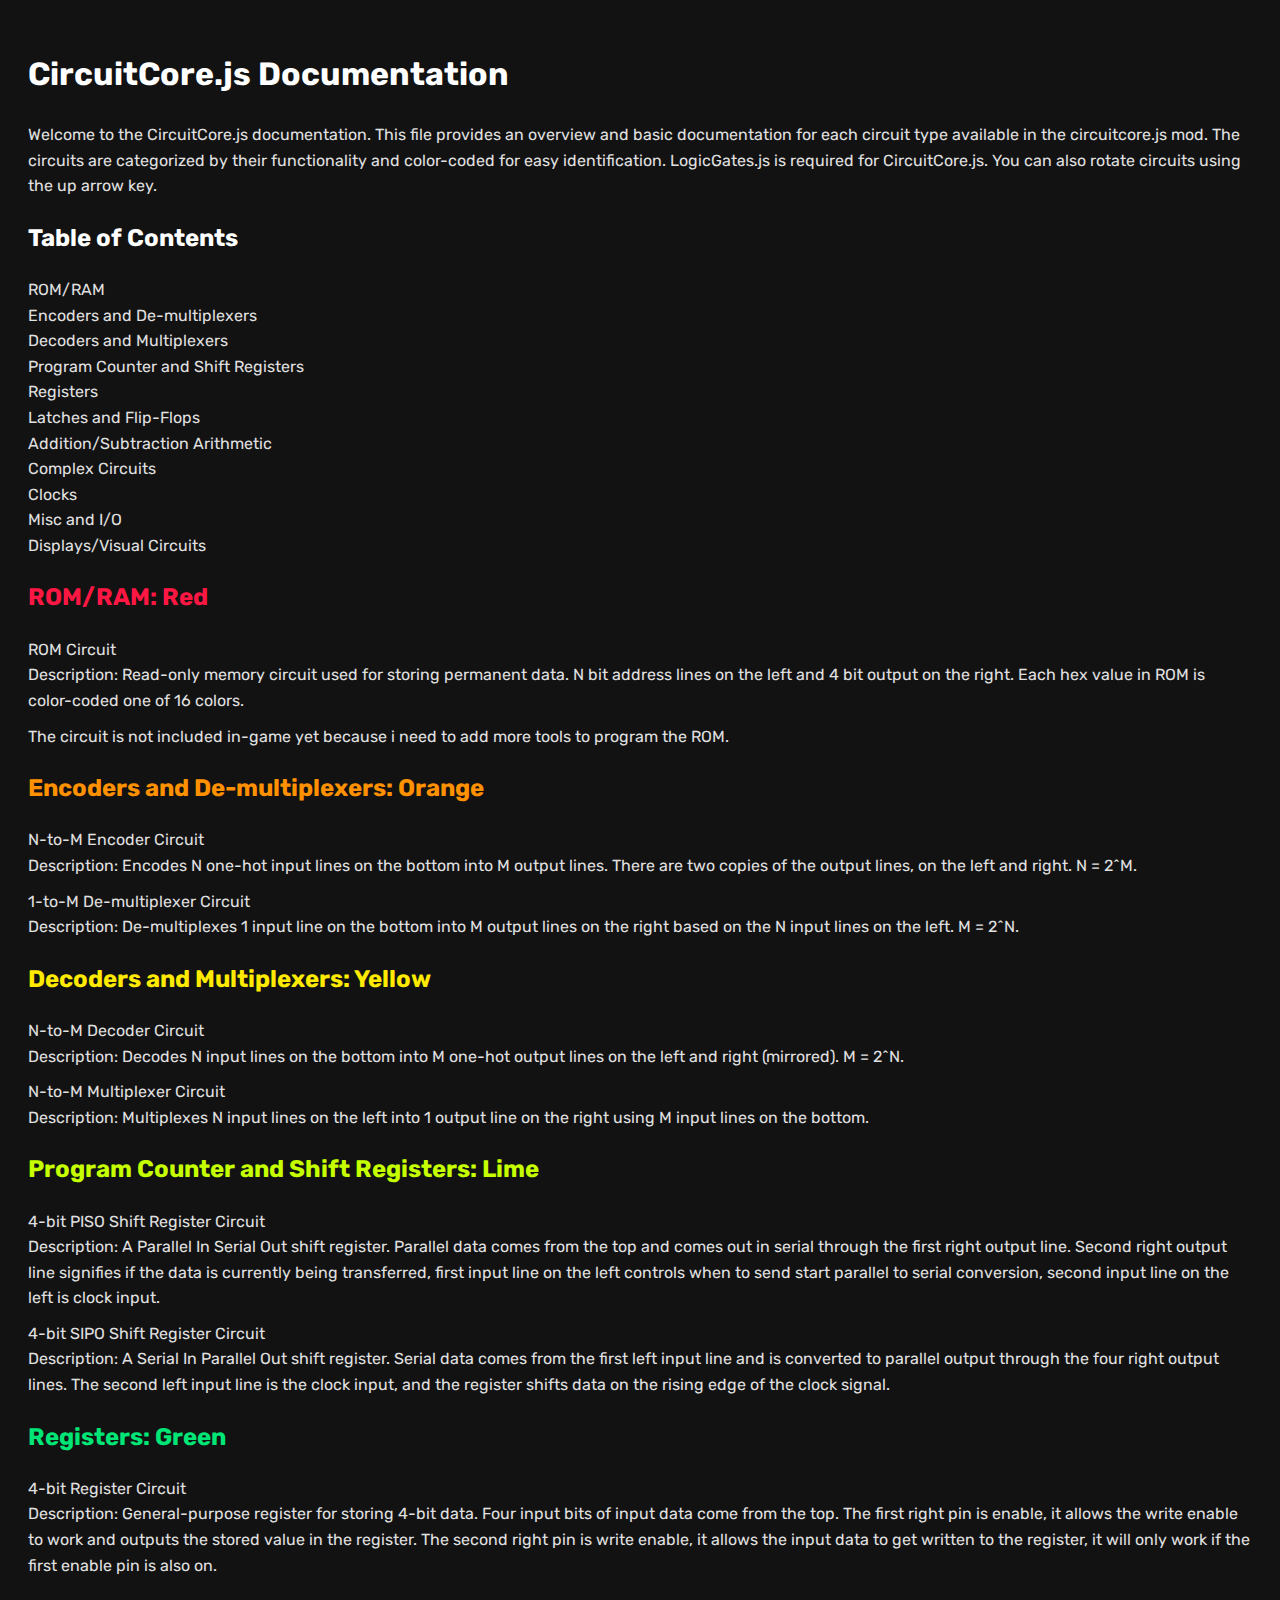
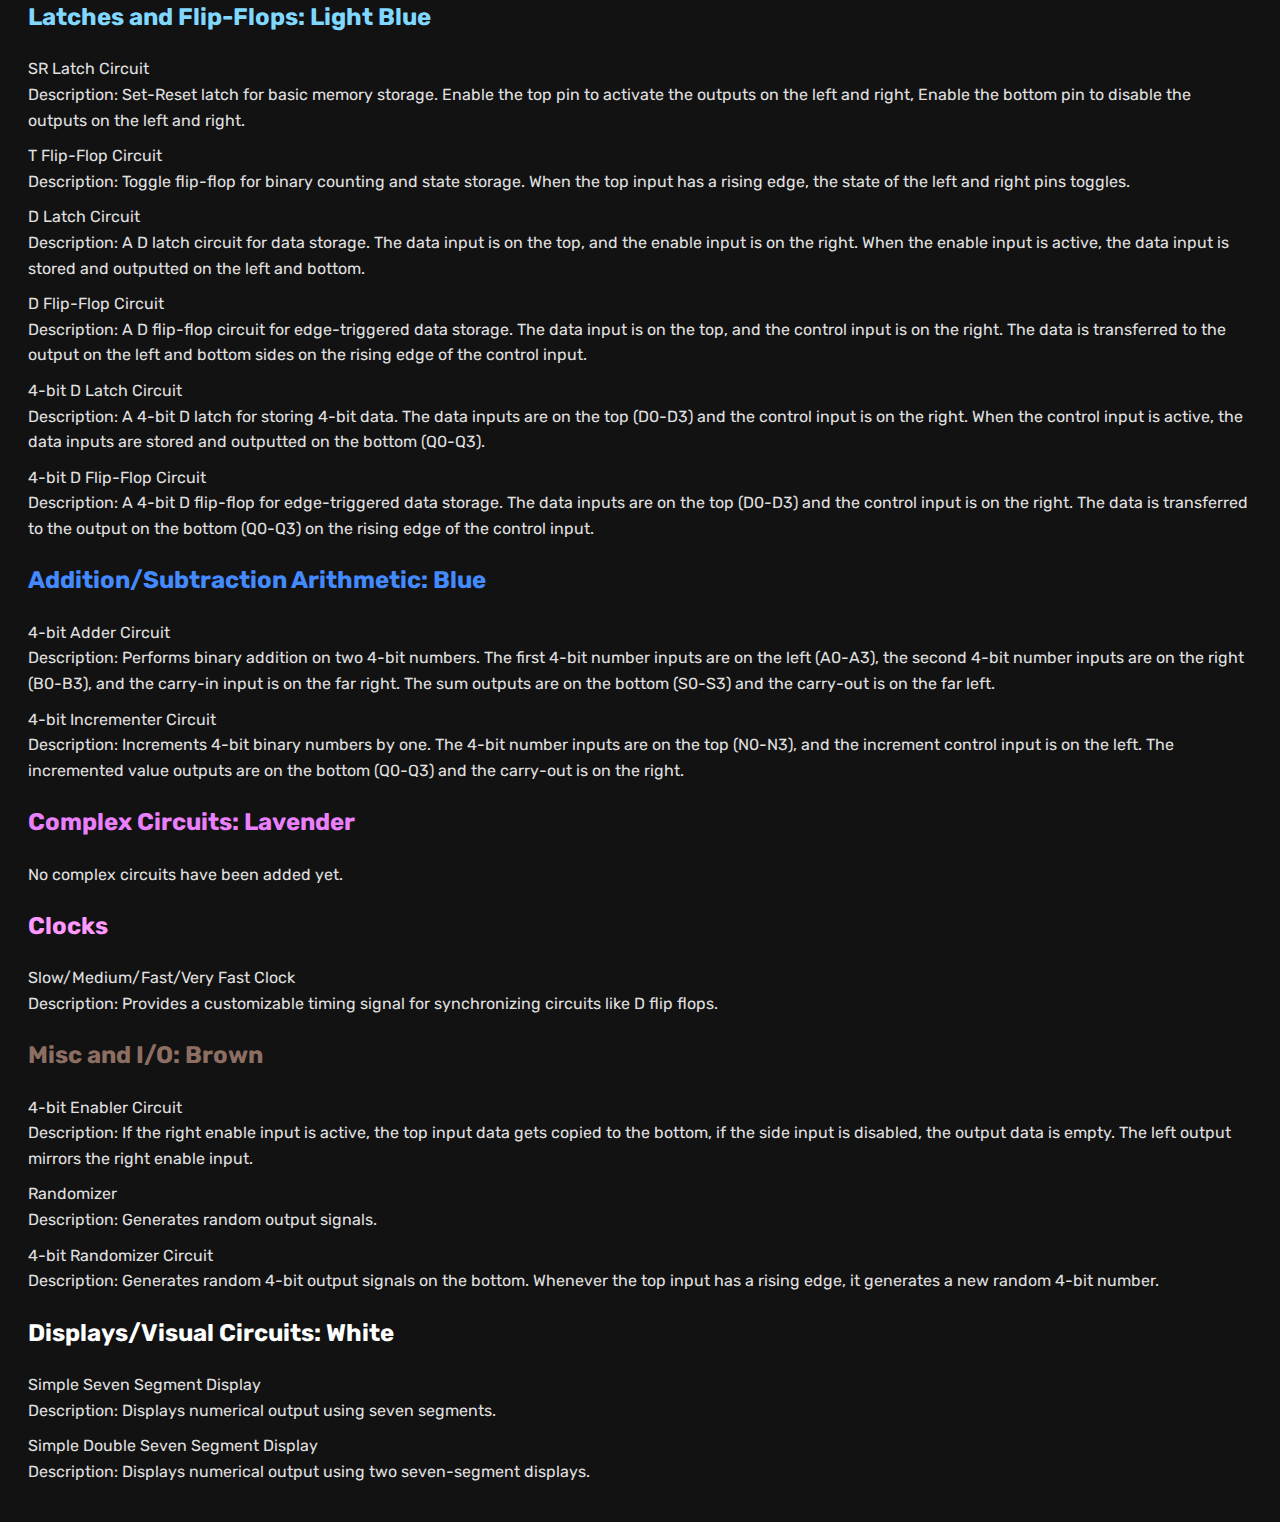
==== circuitcore_tutorial.html @ 8d00a291 "Update circuitcore_tutorial.html" ====
<!DOCTYPE html>
<html lang="en">
<head>
    <meta charset="UTF-8">
    <meta name="viewport" content="width=device-width, initial-scale=1.0">
    <title>CircuitCore.js Documentation</title>

    <link href="https://fonts.googleapis.com/css2?family=Rubik:ital,wght@0,300..900;1,300..900&display=swap" rel="stylesheet">
    <style>
        body {
            background-color: #121212;
            color: #e0e0e0;
            font-family: 'Rubik', sans-serif;
            line-height: 1.6;
            padding: 20px;
        }
        h1, h2, h3, h4, h5, h6 {
            color: #fff;
        }
        p {
            margin: 10px 0;
        }
        a {
            color: #bb86fc;
            text-decoration: none;
        }
        a:hover {
            text-decoration: underline;
        }
        .highlight {
            color: #03dac6;
        }
        /* Color coding for sections */
        #rom-ram-red { color: #ff1744; }
        #encoders-and-de-multiplexers-orange { color: #ff9100; }
        #decoders-and-multiplexers-yellow { color: #ffea00; }
        #program-counter-and-shift-registers-lime { color: #c6ff00; }
        #registers-green { color: #00e676; }
        #latches-and-flip-flops-light-blue { color: #80d8ff; }
        #addition-subtraction-arithmetic-blue { color: #448aff; }
        #complex-circuits-lavender { color: #ea80fc; }
        #clocks-pink { color: #ff99ff; }
        #misc-and-i-o-brown { color: #8d6e63; }
        #displays-visual-circuits-white { color: #ffffff; }
    </style>
</head>
<body>
    <h1 id="circuitcore-js-documentation">CircuitCore.js Documentation</h1>
    <p>Welcome to the CircuitCore.js documentation.
    This file provides an overview and basic documentation for each circuit type available in the circuitcore.js mod.
    The circuits are categorized by their functionality and color-coded for easy identification.
    LogicGates.js is required for CircuitCore.js.
    You can also rotate circuits using the up arrow key.</p>

    <h2 id="table-of-contents">Table of Contents</h2>
    <p>ROM/RAM<br>
    Encoders and De-multiplexers<br>
    Decoders and Multiplexers<br>
    Program Counter and Shift Registers<br>
    Registers<br>
    Latches and Flip-Flops<br>
    Addition/Subtraction Arithmetic<br>
    Complex Circuits<br>
    Clocks<br>
    Misc and I/O<br>
    Displays/Visual Circuits</p>

    <h2 id="rom-ram-red">ROM/RAM: Red</h2>
    <p>ROM Circuit<br>
    Description: Read-only memory circuit used for storing permanent data. N bit address lines on the left and 4 bit output on the right. Each hex value in ROM is color-coded one of 16 colors.</p>
    <p>The circuit is not included in-game yet because i need to add more tools to program the ROM.</p>

    <h2 id="encoders-and-de-multiplexers-orange">Encoders and De-multiplexers: Orange</h2>
    <p>N-to-M Encoder Circuit<br>
    Description: Encodes N one-hot input lines on the bottom into M output lines. There are two copies of the output lines, on the left and right. N = 2^M.</p>
    <p>1-to-M De-multiplexer Circuit<br>
    Description: De-multiplexes 1 input line on the bottom into M output lines on the right based on the N input lines on the left. M = 2^N.</p>

    <h2 id="decoders-and-multiplexers-yellow">Decoders and Multiplexers: Yellow</h2>
    <p>N-to-M Decoder Circuit<br>
    Description: Decodes N input lines on the bottom into M one-hot output lines on the left and right (mirrored). M = 2^N.</p>
    <p>N-to-M Multiplexer Circuit<br>
    Description: Multiplexes N input lines on the left into 1 output line on the right using M input lines on the bottom.</p>

    <h2 id="program-counter-and-shift-registers-lime">Program Counter and Shift Registers: Lime</h2>
    <p>4-bit PISO Shift Register Circuit<br>
    Description: A Parallel In Serial Out shift register. Parallel data comes from the top and comes out in serial through the first right output line. Second right output line signifies if the data is currently being transferred, first input line on the left controls when to send start parallel to serial conversion, second input line on the left is clock input.</p>
    <p>4-bit SIPO Shift Register Circuit<br>
    Description: A Serial In Parallel Out shift register. Serial data comes from the first left input line and is converted to parallel output through the four right output lines. The second left input line is the clock input, and the register shifts data on the rising edge of the clock signal.</p>

    <h2 id="registers-green">Registers: Green</h2>
    <p>4-bit Register Circuit<br>
    Description: General-purpose register for storing 4-bit data. Four input bits of input data come from the top. The first right pin is enable, it allows the write enable to work and outputs the stored value in the register. The second right pin is write enable, it allows the input data to get written to the register, it will only work if the first enable pin is also on.</p>

    <h2 id="latches-and-flip-flops-light-blue">Latches and Flip-Flops: Light Blue</h2>
    <p>SR Latch Circuit<br>
    Description: Set-Reset latch for basic memory storage. Enable the top pin to activate the outputs on the left and right, Enable the bottom pin to disable the outputs on the left and right.</p>
    <p>T Flip-Flop Circuit<br>
    Description: Toggle flip-flop for binary counting and state storage. When the top input has a rising edge, the state of the left and right pins toggles.</p>
    <p>D Latch Circuit<br>
    Description: A D latch circuit for data storage. The data input is on the top, and the enable input is on the right. When the enable input is active, the data input is stored and outputted on the left and bottom.</p>
    <p>D Flip-Flop Circuit<br>
    Description: A D flip-flop circuit for edge-triggered data storage. The data input is on the top, and the control input is on the right. The data is transferred to the output on the left and bottom sides on the rising edge of the control input.</p>
    <p>4-bit D Latch Circuit<br>
    Description: A 4-bit D latch for storing 4-bit data. The data inputs are on the top (D0-D3) and the control input is on the right. When the control input is active, the data inputs are stored and outputted on the bottom (Q0-Q3).</p>
    <p>4-bit D Flip-Flop Circuit<br>
    Description: A 4-bit D flip-flop for edge-triggered data storage. The data inputs are on the top (D0-D3) and the control input is on the right. The data is transferred to the output on the bottom (Q0-Q3) on the rising edge of the control input.</p>

    <h2 id="addition-subtraction-arithmetic-blue">Addition/Subtraction Arithmetic: Blue</h2>
    <p>4-bit Adder Circuit<br>
    Description: Performs binary addition on two 4-bit numbers. The first 4-bit number inputs are on the left (A0-A3), the second 4-bit number inputs are on the right (B0-B3), and the carry-in input is on the far right. The sum outputs are on the bottom (S0-S3) and the carry-out is on the far left.</p>
    <p>4-bit Incrementer Circuit<br>
    Description: Increments 4-bit binary numbers by one. The 4-bit number inputs are on the top (N0-N3), and the increment control input is on the left. The incremented value outputs are on the bottom (Q0-Q3) and the carry-out is on the right.</p>

    <h2 id="complex-circuits-lavender">Complex Circuits: Lavender</h2>
    <p>No complex circuits have been added yet.</p>

    <h2 id="clocks-pink">Clocks</h2>
    <p>Slow/Medium/Fast/Very Fast Clock<br>
    Description: Provides a customizable timing signal for synchronizing circuits like D flip flops.</p>

    <h2 id="misc-and-i-o-brown">Misc and I/O: Brown</h2>
    <p>4-bit Enabler Circuit<br>
    Description: If the right enable input is active, the top input data gets copied to the bottom, if the side input is disabled, the output data is empty. The left output mirrors the right enable input.</p>
    <p>Randomizer<br>
    Description: Generates random output signals.</p>
    <p>4-bit Randomizer Circuit<br>
    Description: Generates random 4-bit output signals on the bottom. Whenever the top input has a rising edge, it generates a new random 4-bit number.</p>

    <h2 id="displays-visual-circuits-white">Displays/Visual Circuits: White</h2>
    <p>Simple Seven Segment Display<br>
    Description: Displays numerical output using seven segments.</p>
    <p>Simple Double Seven Segment Display<br>
    Description: Displays numerical output using two seven-segment displays.</p>
</body>
</html>
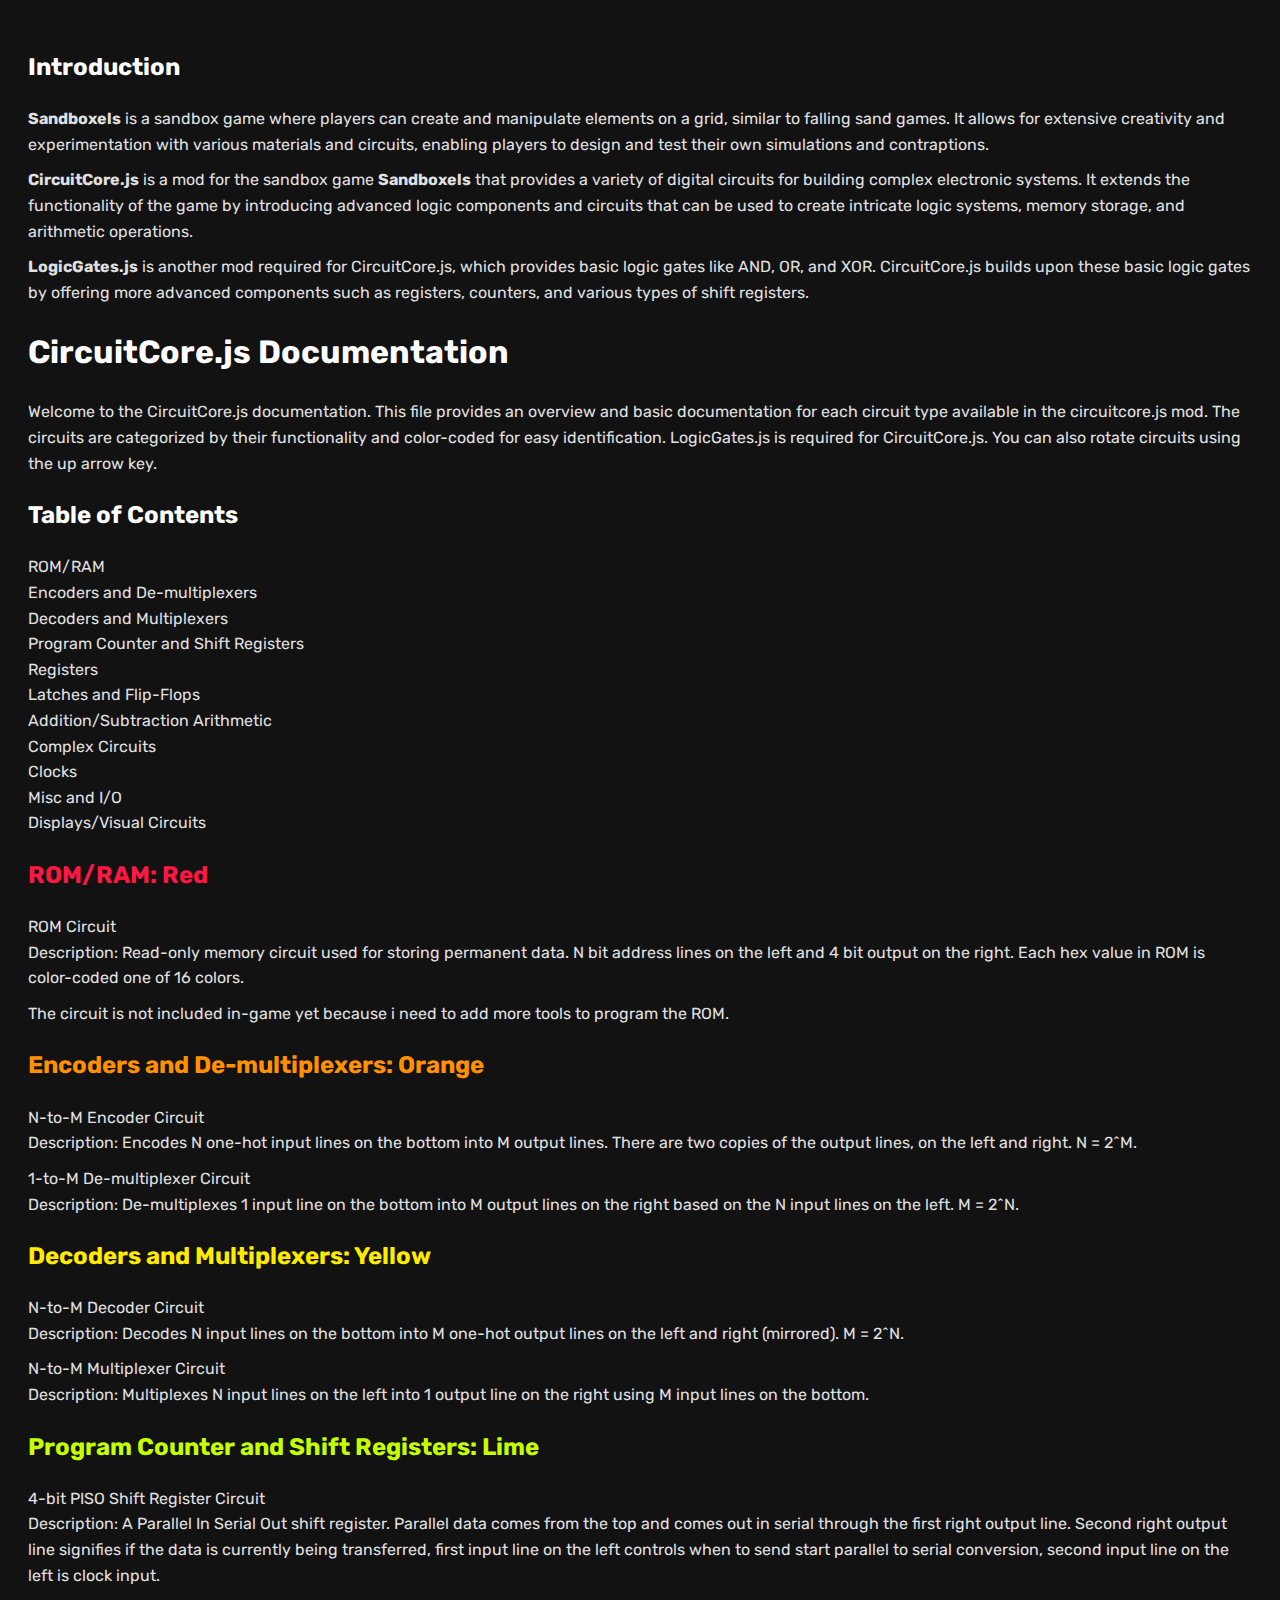
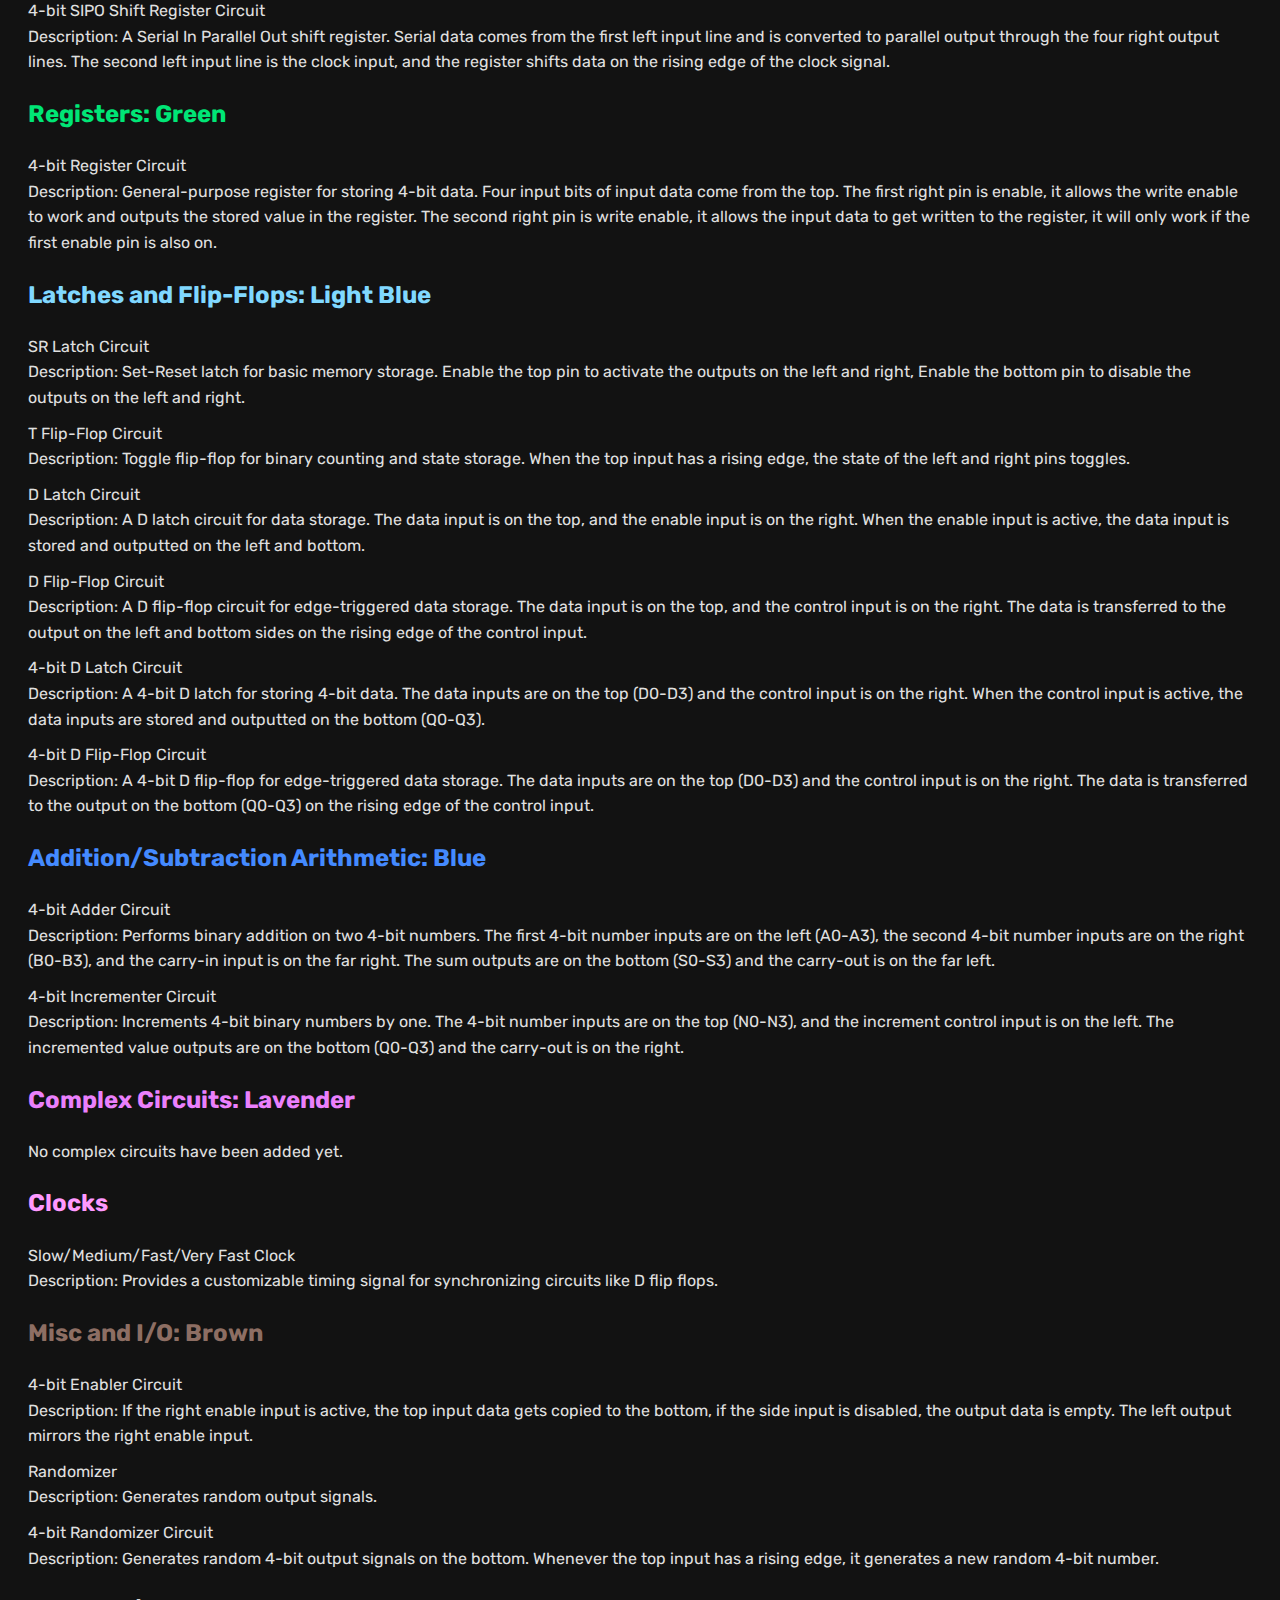
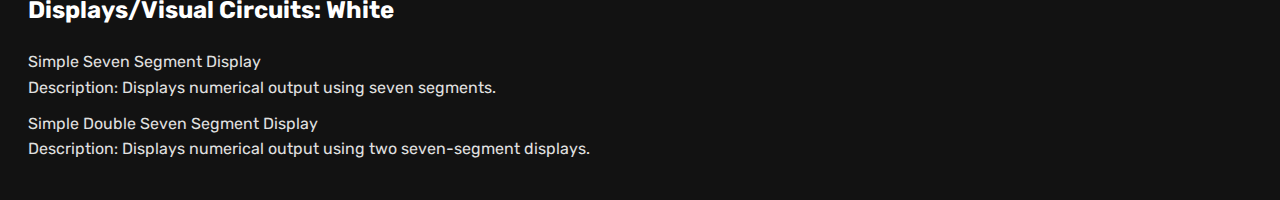
==== commit c76d8446: "Update circuitcore_tutorial.html" ====
--- a/circuitcore_tutorial.html
+++ b/circuitcore_tutorial.html
@@ -3,6 +3,13 @@
 <head>
     <meta charset="UTF-8">
     <meta name="viewport" content="width=device-width, initial-scale=1.0">
+
+    <h2 id="introduction">Introduction</h2>
+    <p><strong>Sandboxels</strong> is a sandbox game where players can create and manipulate elements on a grid, similar to falling sand games. It allows for extensive creativity and experimentation with various materials and circuits, enabling players to design and test their own simulations and contraptions.</p>
+    <p><strong>CircuitCore.js</strong> is a mod for the sandbox game <strong>Sandboxels</strong> that provides a variety of digital circuits for building complex electronic systems. It extends the functionality of the game by introducing advanced logic components and circuits that can be used to create intricate logic systems, memory storage, and arithmetic operations.</p>    
+    <p><strong>LogicGates.js</strong> is another mod required for CircuitCore.js, which provides basic logic gates like AND, OR, and XOR. CircuitCore.js builds upon these basic logic gates by offering more advanced components such as registers, counters, and various types of shift registers.</p>
+
+
     <title>CircuitCore.js Documentation</title>
 
     <link href="https://fonts.googleapis.com/css2?family=Rubik:ital,wght@0,300..900;1,300..900&display=swap" rel="stylesheet">
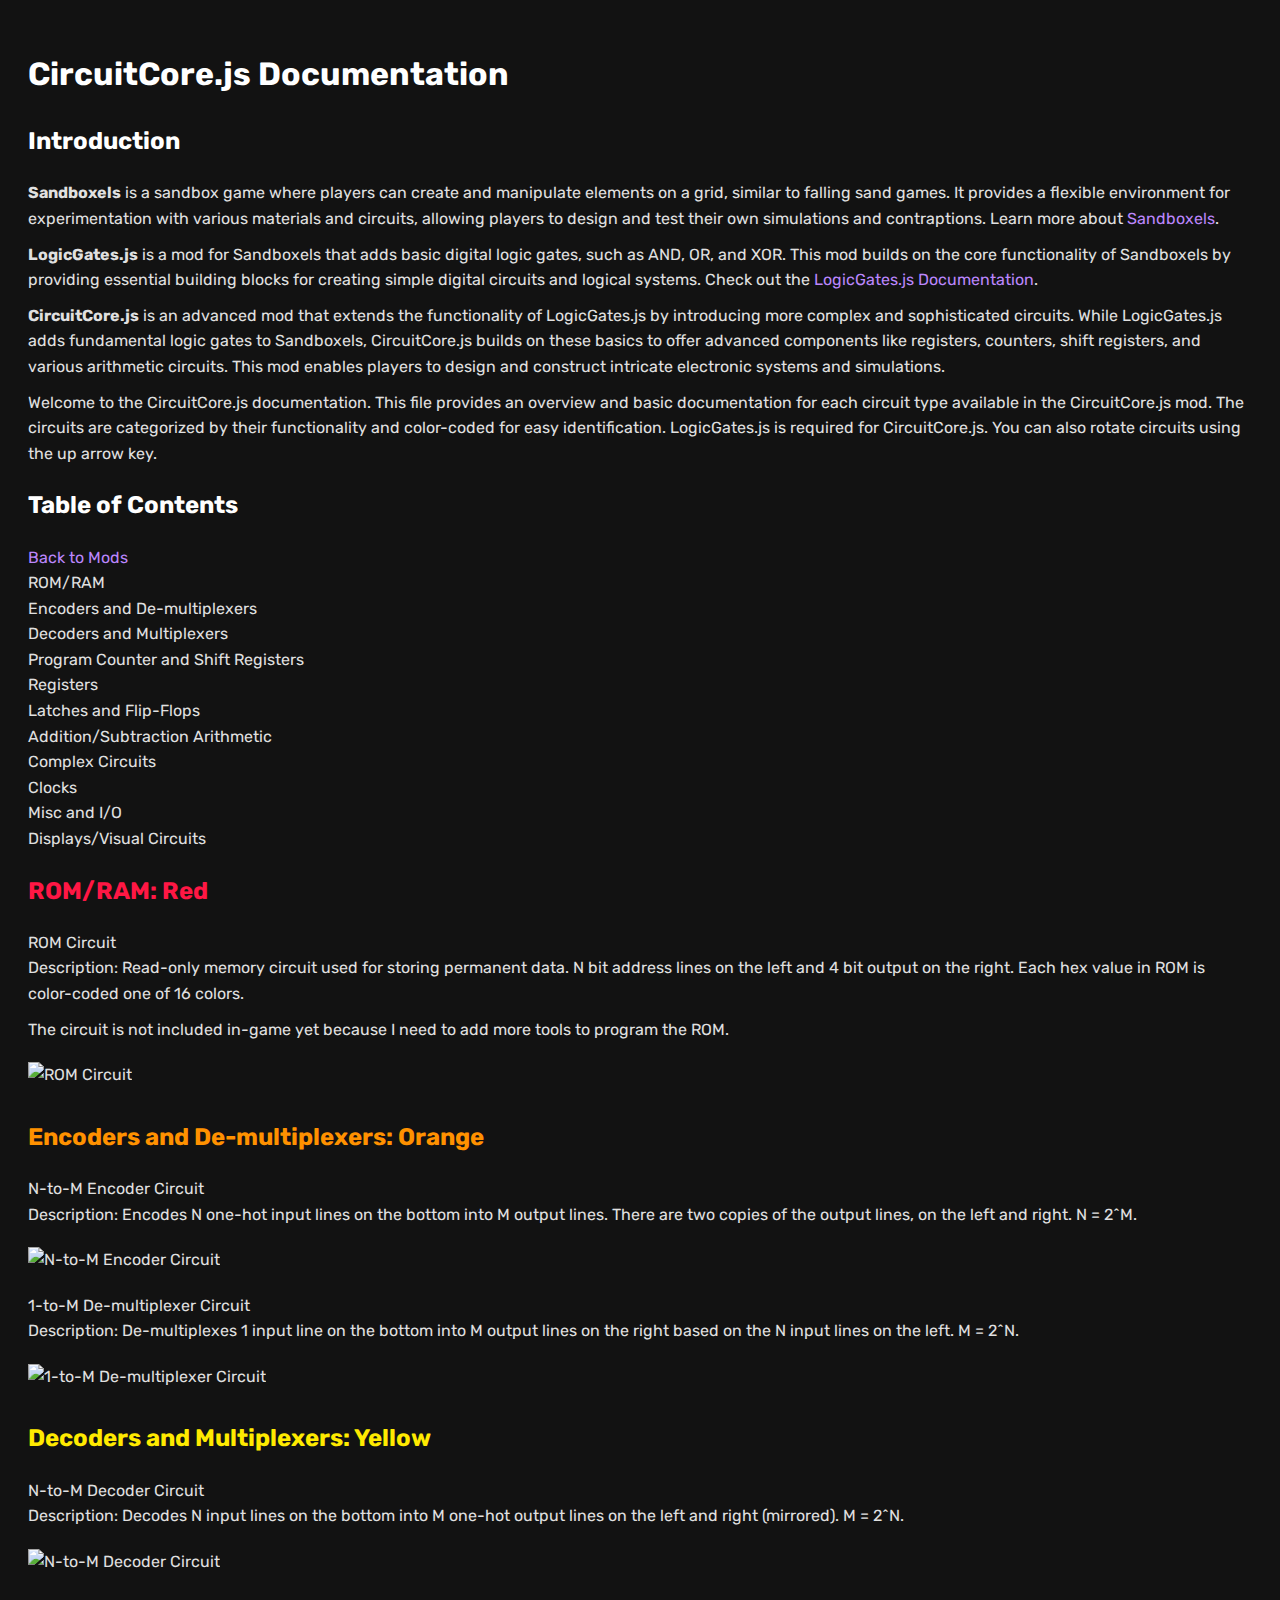
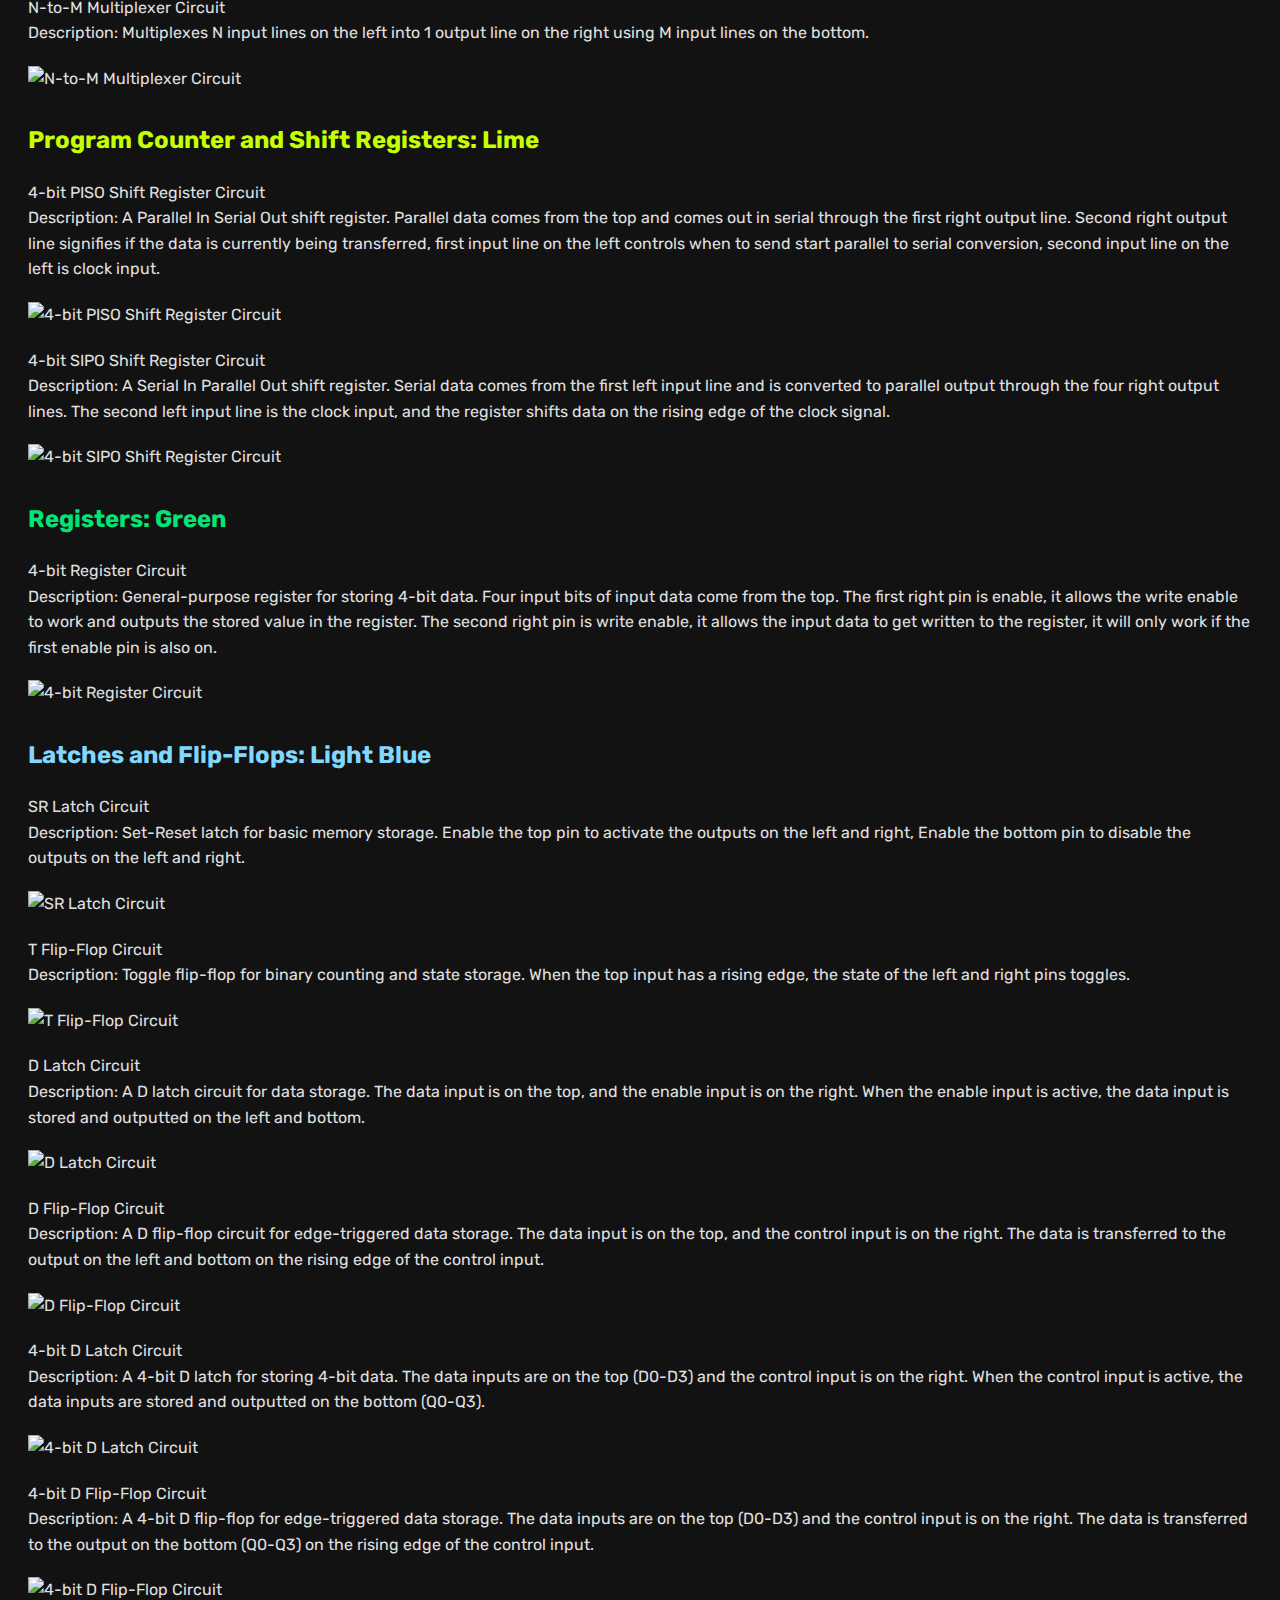
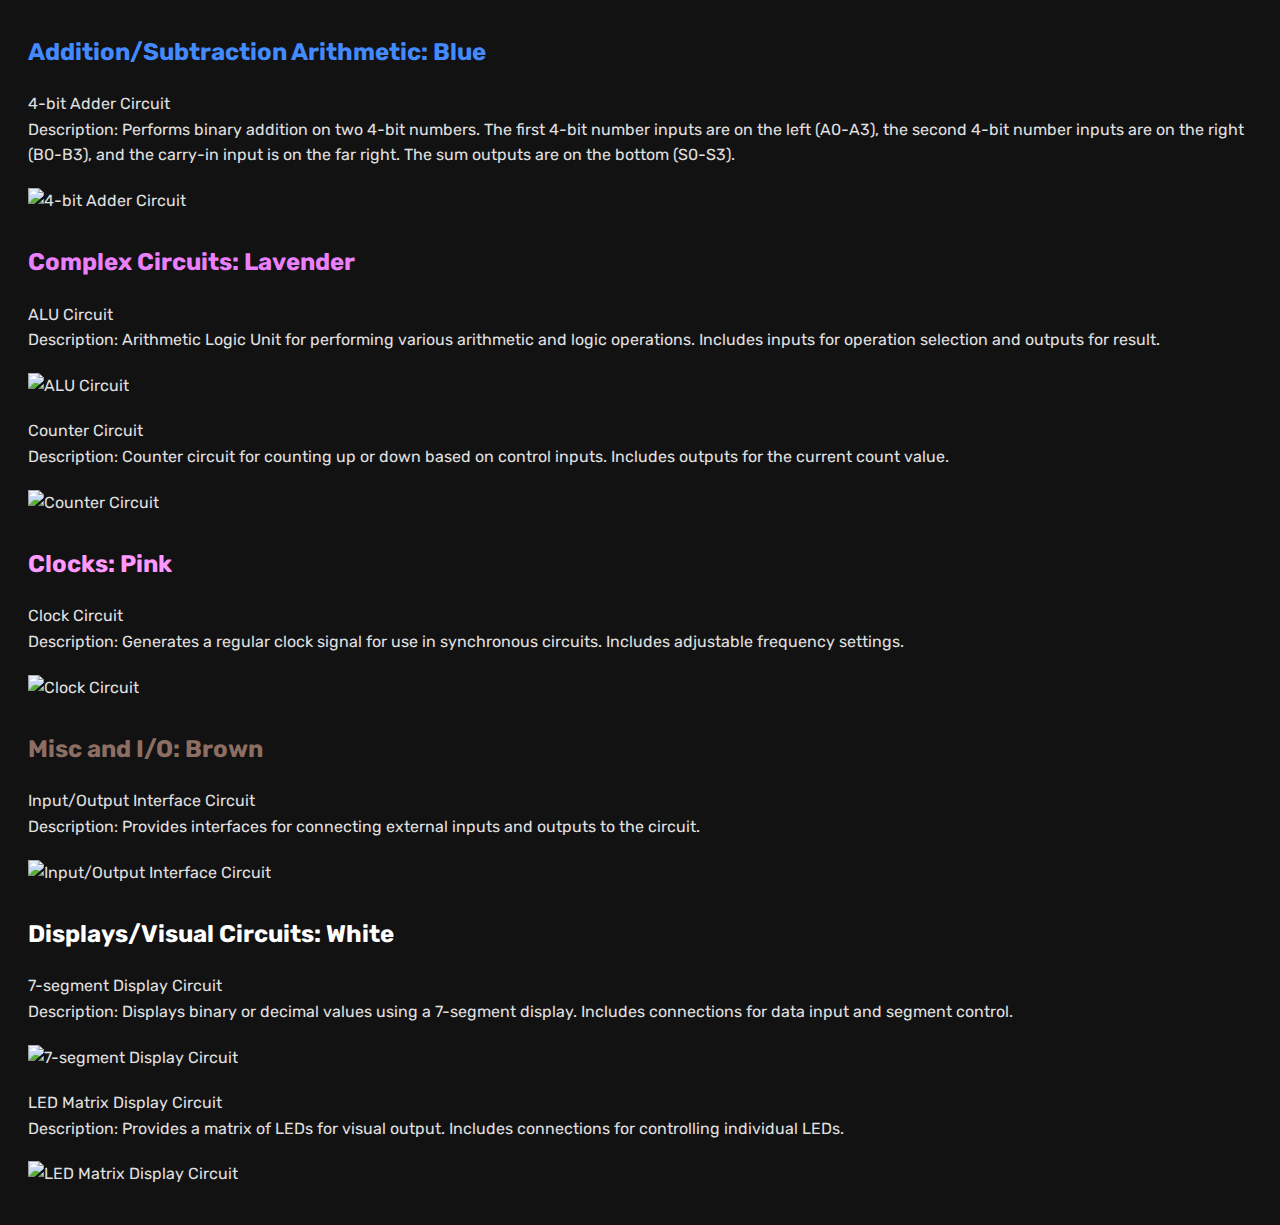
==== commit 3739c34a: "Update circuitcore_tutorial.html" ====
--- a/circuitcore_tutorial.html
+++ b/circuitcore_tutorial.html
@@ -3,13 +3,6 @@
 <head>
     <meta charset="UTF-8">
     <meta name="viewport" content="width=device-width, initial-scale=1.0">
-
-    <h2 id="introduction">Introduction</h2>
-    <p><strong>Sandboxels</strong> is a sandbox game where players can create and manipulate elements on a grid, similar to falling sand games. It allows for extensive creativity and experimentation with various materials and circuits, enabling players to design and test their own simulations and contraptions.</p>
-    <p><strong>CircuitCore.js</strong> is a mod for the sandbox game <strong>Sandboxels</strong> that provides a variety of digital circuits for building complex electronic systems. It extends the functionality of the game by introducing advanced logic components and circuits that can be used to create intricate logic systems, memory storage, and arithmetic operations.</p>    
-    <p><strong>LogicGates.js</strong> is another mod required for CircuitCore.js, which provides basic logic gates like AND, OR, and XOR. CircuitCore.js builds upon these basic logic gates by offering more advanced components such as registers, counters, and various types of shift registers.</p>
-
-
     <title>CircuitCore.js Documentation</title>
 
     <link href="https://fonts.googleapis.com/css2?family=Rubik:ital,wght@0,300..900;1,300..900&display=swap" rel="stylesheet">
@@ -49,18 +42,32 @@
         #clocks-pink { color: #ff99ff; }
         #misc-and-i-o-brown { color: #8d6e63; }
         #displays-visual-circuits-white { color: #ffffff; }
+        img {
+            max-width: 100%;
+            height: auto;
+            margin: 10px 0;
+        }
     </style>
 </head>
 <body>
     <h1 id="circuitcore-js-documentation">CircuitCore.js Documentation</h1>
+    
+    <h2 id="introduction">Introduction</h2>
+    <p><strong>Sandboxels</strong> is a sandbox game where players can create and manipulate elements on a grid, similar to falling sand games. It provides a flexible environment for experimentation with various materials and circuits, allowing players to design and test their own simulations and contraptions. Learn more about <a href="https://sandboxels.example.com">Sandboxels</a>.</p>
+    
+    <p><strong>LogicGates.js</strong> is a mod for Sandboxels that adds basic digital logic gates, such as AND, OR, and XOR. This mod builds on the core functionality of Sandboxels by providing essential building blocks for creating simple digital circuits and logical systems. Check out the <a href="logicgates.html">LogicGates.js Documentation</a>.</p>
+    
+    <p><strong>CircuitCore.js</strong> is an advanced mod that extends the functionality of LogicGates.js by introducing more complex and sophisticated circuits. While LogicGates.js adds fundamental logic gates to Sandboxels, CircuitCore.js builds on these basics to offer advanced components like registers, counters, shift registers, and various arithmetic circuits. This mod enables players to design and construct intricate electronic systems and simulations.</p>
+
     <p>Welcome to the CircuitCore.js documentation.
-    This file provides an overview and basic documentation for each circuit type available in the circuitcore.js mod.
+    This file provides an overview and basic documentation for each circuit type available in the CircuitCore.js mod.
     The circuits are categorized by their functionality and color-coded for easy identification.
     LogicGates.js is required for CircuitCore.js.
     You can also rotate circuits using the up arrow key.</p>
 
     <h2 id="table-of-contents">Table of Contents</h2>
-    <p>ROM/RAM<br>
+    <p><a href="index.html">Back to Mods</a><br>
+    ROM/RAM<br>
     Encoders and De-multiplexers<br>
     Decoders and Multiplexers<br>
     Program Counter and Shift Registers<br>
@@ -75,69 +82,87 @@
     <h2 id="rom-ram-red">ROM/RAM: Red</h2>
     <p>ROM Circuit<br>
     Description: Read-only memory circuit used for storing permanent data. N bit address lines on the left and 4 bit output on the right. Each hex value in ROM is color-coded one of 16 colors.</p>
-    <p>The circuit is not included in-game yet because i need to add more tools to program the ROM.</p>
+    <p>The circuit is not included in-game yet because I need to add more tools to program the ROM.</p>
+    <img src="images/rom-circuit.png" alt="ROM Circuit">
 
     <h2 id="encoders-and-de-multiplexers-orange">Encoders and De-multiplexers: Orange</h2>
     <p>N-to-M Encoder Circuit<br>
     Description: Encodes N one-hot input lines on the bottom into M output lines. There are two copies of the output lines, on the left and right. N = 2^M.</p>
+    <img src="images/n-to-m-encoder.png" alt="N-to-M Encoder Circuit">
     <p>1-to-M De-multiplexer Circuit<br>
     Description: De-multiplexes 1 input line on the bottom into M output lines on the right based on the N input lines on the left. M = 2^N.</p>
+    <img src="images/1-to-m-demux.png" alt="1-to-M De-multiplexer Circuit">
 
     <h2 id="decoders-and-multiplexers-yellow">Decoders and Multiplexers: Yellow</h2>
     <p>N-to-M Decoder Circuit<br>
     Description: Decodes N input lines on the bottom into M one-hot output lines on the left and right (mirrored). M = 2^N.</p>
+    <img src="images/n-to-m-decoder.png" alt="N-to-M Decoder Circuit">
     <p>N-to-M Multiplexer Circuit<br>
     Description: Multiplexes N input lines on the left into 1 output line on the right using M input lines on the bottom.</p>
+    <img src="images/n-to-m-mux.png" alt="N-to-M Multiplexer Circuit">
 
     <h2 id="program-counter-and-shift-registers-lime">Program Counter and Shift Registers: Lime</h2>
     <p>4-bit PISO Shift Register Circuit<br>
     Description: A Parallel In Serial Out shift register. Parallel data comes from the top and comes out in serial through the first right output line. Second right output line signifies if the data is currently being transferred, first input line on the left controls when to send start parallel to serial conversion, second input line on the left is clock input.</p>
+    <img src="images/piso-shift-register.png" alt="4-bit PISO Shift Register Circuit">
     <p>4-bit SIPO Shift Register Circuit<br>
     Description: A Serial In Parallel Out shift register. Serial data comes from the first left input line and is converted to parallel output through the four right output lines. The second left input line is the clock input, and the register shifts data on the rising edge of the clock signal.</p>
+    <img src="images/sipo-shift-register.png" alt="4-bit SIPO Shift Register Circuit">
 
     <h2 id="registers-green">Registers: Green</h2>
     <p>4-bit Register Circuit<br>
     Description: General-purpose register for storing 4-bit data. Four input bits of input data come from the top. The first right pin is enable, it allows the write enable to work and outputs the stored value in the register. The second right pin is write enable, it allows the input data to get written to the register, it will only work if the first enable pin is also on.</p>
+    <img src="images/4-bit-register.png" alt="4-bit Register Circuit">
 
     <h2 id="latches-and-flip-flops-light-blue">Latches and Flip-Flops: Light Blue</h2>
     <p>SR Latch Circuit<br>
     Description: Set-Reset latch for basic memory storage. Enable the top pin to activate the outputs on the left and right, Enable the bottom pin to disable the outputs on the left and right.</p>
+    <img src="images/sr-latch.png" alt="SR Latch Circuit">
     <p>T Flip-Flop Circuit<br>
     Description: Toggle flip-flop for binary counting and state storage. When the top input has a rising edge, the state of the left and right pins toggles.</p>
+    <img src="images/t-flip-flop.png" alt="T Flip-Flop Circuit">
     <p>D Latch Circuit<br>
     Description: A D latch circuit for data storage. The data input is on the top, and the enable input is on the right. When the enable input is active, the data input is stored and outputted on the left and bottom.</p>
+    <img src="images/d-latch.png" alt="D Latch Circuit">
     <p>D Flip-Flop Circuit<br>
-    Description: A D flip-flop circuit for edge-triggered data storage. The data input is on the top, and the control input is on the right. The data is transferred to the output on the left and bottom sides on the rising edge of the control input.</p>
+    Description: A D flip-flop circuit for edge-triggered data storage. The data input is on the top, and the control input is on the right. The data is transferred to the output on the left and bottom on the rising edge of the control input.</p>
+    <img src="images/d-flip-flop.png" alt="D Flip-Flop Circuit">
     <p>4-bit D Latch Circuit<br>
     Description: A 4-bit D latch for storing 4-bit data. The data inputs are on the top (D0-D3) and the control input is on the right. When the control input is active, the data inputs are stored and outputted on the bottom (Q0-Q3).</p>
+    <img src="images/4-bit-d-latch.png" alt="4-bit D Latch Circuit">
     <p>4-bit D Flip-Flop Circuit<br>
     Description: A 4-bit D flip-flop for edge-triggered data storage. The data inputs are on the top (D0-D3) and the control input is on the right. The data is transferred to the output on the bottom (Q0-Q3) on the rising edge of the control input.</p>
+    <img src="images/4-bit-d-flip-flop.png" alt="4-bit D Flip-Flop Circuit">
 
     <h2 id="addition-subtraction-arithmetic-blue">Addition/Subtraction Arithmetic: Blue</h2>
     <p>4-bit Adder Circuit<br>
-    Description: Performs binary addition on two 4-bit numbers. The first 4-bit number inputs are on the left (A0-A3), the second 4-bit number inputs are on the right (B0-B3), and the carry-in input is on the far right. The sum outputs are on the bottom (S0-S3) and the carry-out is on the far left.</p>
-    <p>4-bit Incrementer Circuit<br>
-    Description: Increments 4-bit binary numbers by one. The 4-bit number inputs are on the top (N0-N3), and the increment control input is on the left. The incremented value outputs are on the bottom (Q0-Q3) and the carry-out is on the right.</p>
+    Description: Performs binary addition on two 4-bit numbers. The first 4-bit number inputs are on the left (A0-A3), the second 4-bit number inputs are on the right (B0-B3), and the carry-in input is on the far right. The sum outputs are on the bottom (S0-S3).</p>
+    <img src="images/4-bit-adder.png" alt="4-bit Adder Circuit">
 
     <h2 id="complex-circuits-lavender">Complex Circuits: Lavender</h2>
-    <p>No complex circuits have been added yet.</p>
+    <p>ALU Circuit<br>
+    Description: Arithmetic Logic Unit for performing various arithmetic and logic operations. Includes inputs for operation selection and outputs for result.</p>
+    <img src="images/alu-circuit.png" alt="ALU Circuit">
+    <p>Counter Circuit<br>
+    Description: Counter circuit for counting up or down based on control inputs. Includes outputs for the current count value.</p>
+    <img src="images/counter-circuit.png" alt="Counter Circuit">
 
-    <h2 id="clocks-pink">Clocks</h2>
-    <p>Slow/Medium/Fast/Very Fast Clock<br>
-    Description: Provides a customizable timing signal for synchronizing circuits like D flip flops.</p>
+    <h2 id="clocks-pink">Clocks: Pink</h2>
+    <p>Clock Circuit<br>
+    Description: Generates a regular clock signal for use in synchronous circuits. Includes adjustable frequency settings.</p>
+    <img src="images/clock-circuit.png" alt="Clock Circuit">
 
     <h2 id="misc-and-i-o-brown">Misc and I/O: Brown</h2>
-    <p>4-bit Enabler Circuit<br>
-    Description: If the right enable input is active, the top input data gets copied to the bottom, if the side input is disabled, the output data is empty. The left output mirrors the right enable input.</p>
-    <p>Randomizer<br>
-    Description: Generates random output signals.</p>
-    <p>4-bit Randomizer Circuit<br>
-    Description: Generates random 4-bit output signals on the bottom. Whenever the top input has a rising edge, it generates a new random 4-bit number.</p>
+    <p>Input/Output Interface Circuit<br>
+    Description: Provides interfaces for connecting external inputs and outputs to the circuit.</p>
+    <img src="images/io-interface.png" alt="Input/Output Interface Circuit">
 
     <h2 id="displays-visual-circuits-white">Displays/Visual Circuits: White</h2>
-    <p>Simple Seven Segment Display<br>
-    Description: Displays numerical output using seven segments.</p>
-    <p>Simple Double Seven Segment Display<br>
-    Description: Displays numerical output using two seven-segment displays.</p>
+    <p>7-segment Display Circuit<br>
+    Description: Displays binary or decimal values using a 7-segment display. Includes connections for data input and segment control.</p>
+    <img src="images/7-segment-display.png" alt="7-segment Display Circuit">
+    <p>LED Matrix Display Circuit<br>
+    Description: Provides a matrix of LEDs for visual output. Includes connections for controlling individual LEDs.</p>
+    <img src="images/led-matrix-display.png" alt="LED Matrix Display Circuit">
 </body>
 </html>
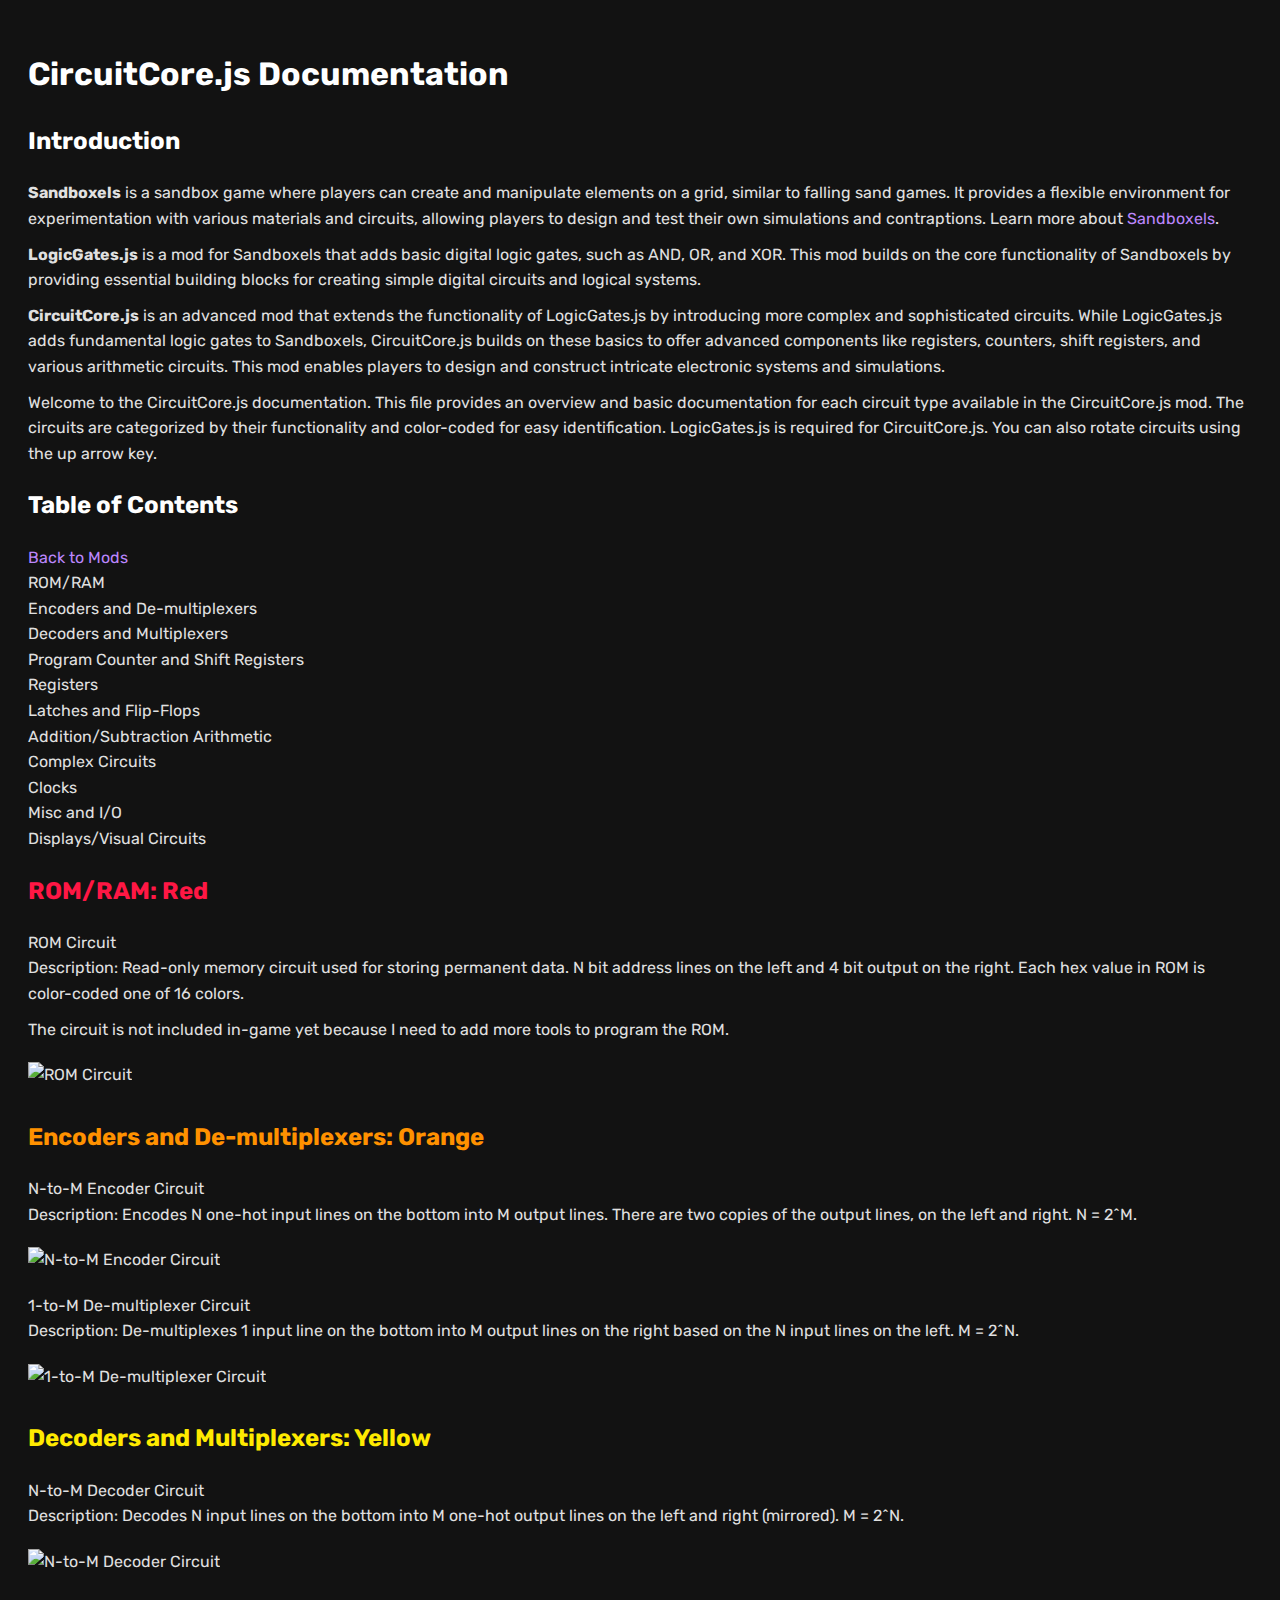
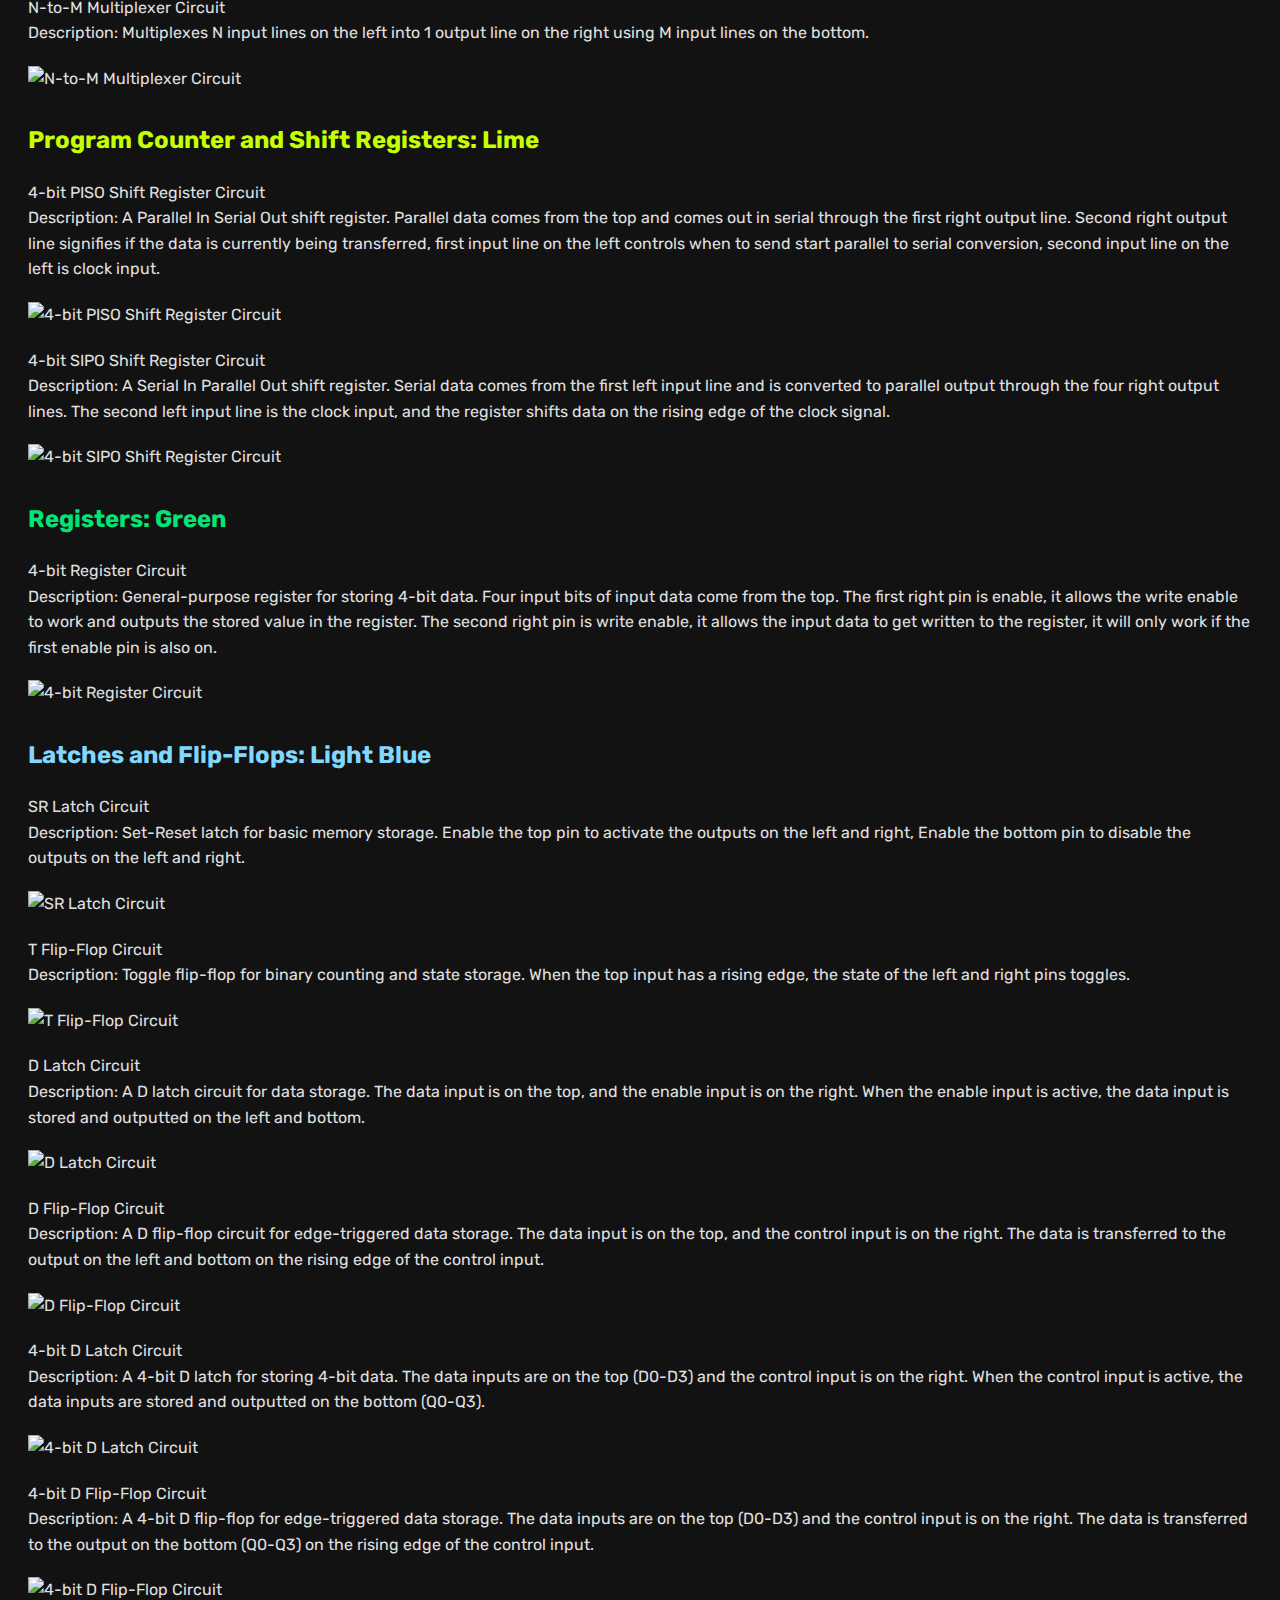
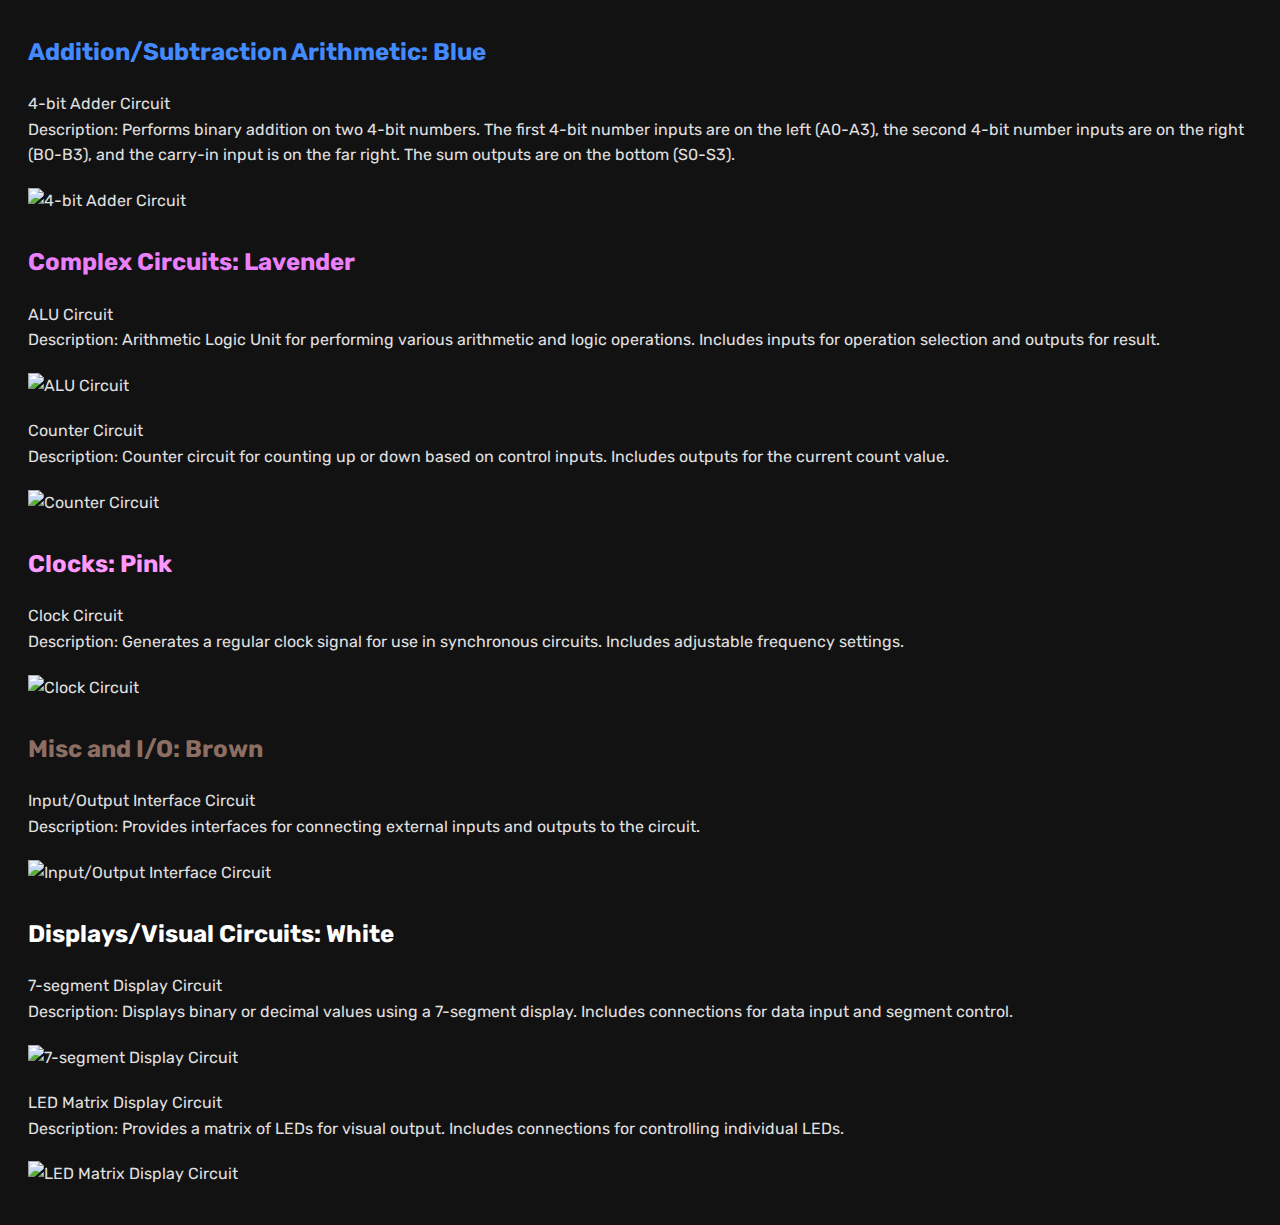
==== commit 6ca1e724: "Update circuitcore_tutorial.html" ====
--- a/circuitcore_tutorial.html
+++ b/circuitcore_tutorial.html
@@ -53,9 +53,9 @@
     <h1 id="circuitcore-js-documentation">CircuitCore.js Documentation</h1>
     
     <h2 id="introduction">Introduction</h2>
-    <p><strong>Sandboxels</strong> is a sandbox game where players can create and manipulate elements on a grid, similar to falling sand games. It provides a flexible environment for experimentation with various materials and circuits, allowing players to design and test their own simulations and contraptions. Learn more about <a href="https://sandboxels.example.com">Sandboxels</a>.</p>
+    <p><strong>Sandboxels</strong> is a sandbox game where players can create and manipulate elements on a grid, similar to falling sand games. It provides a flexible environment for experimentation with various materials and circuits, allowing players to design and test their own simulations and contraptions. Learn more about <a href="sandboxels.r74n.com">Sandboxels</a>.</p>
     
-    <p><strong>LogicGates.js</strong> is a mod for Sandboxels that adds basic digital logic gates, such as AND, OR, and XOR. This mod builds on the core functionality of Sandboxels by providing essential building blocks for creating simple digital circuits and logical systems. Check out the <a href="logicgates.html">LogicGates.js Documentation</a>.</p>
+    <p><strong>LogicGates.js</strong> is a mod for Sandboxels that adds basic digital logic gates, such as AND, OR, and XOR. This mod builds on the core functionality of Sandboxels by providing essential building blocks for creating simple digital circuits and logical systems.</p>
     
     <p><strong>CircuitCore.js</strong> is an advanced mod that extends the functionality of LogicGates.js by introducing more complex and sophisticated circuits. While LogicGates.js adds fundamental logic gates to Sandboxels, CircuitCore.js builds on these basics to offer advanced components like registers, counters, shift registers, and various arithmetic circuits. This mod enables players to design and construct intricate electronic systems and simulations.</p>
 
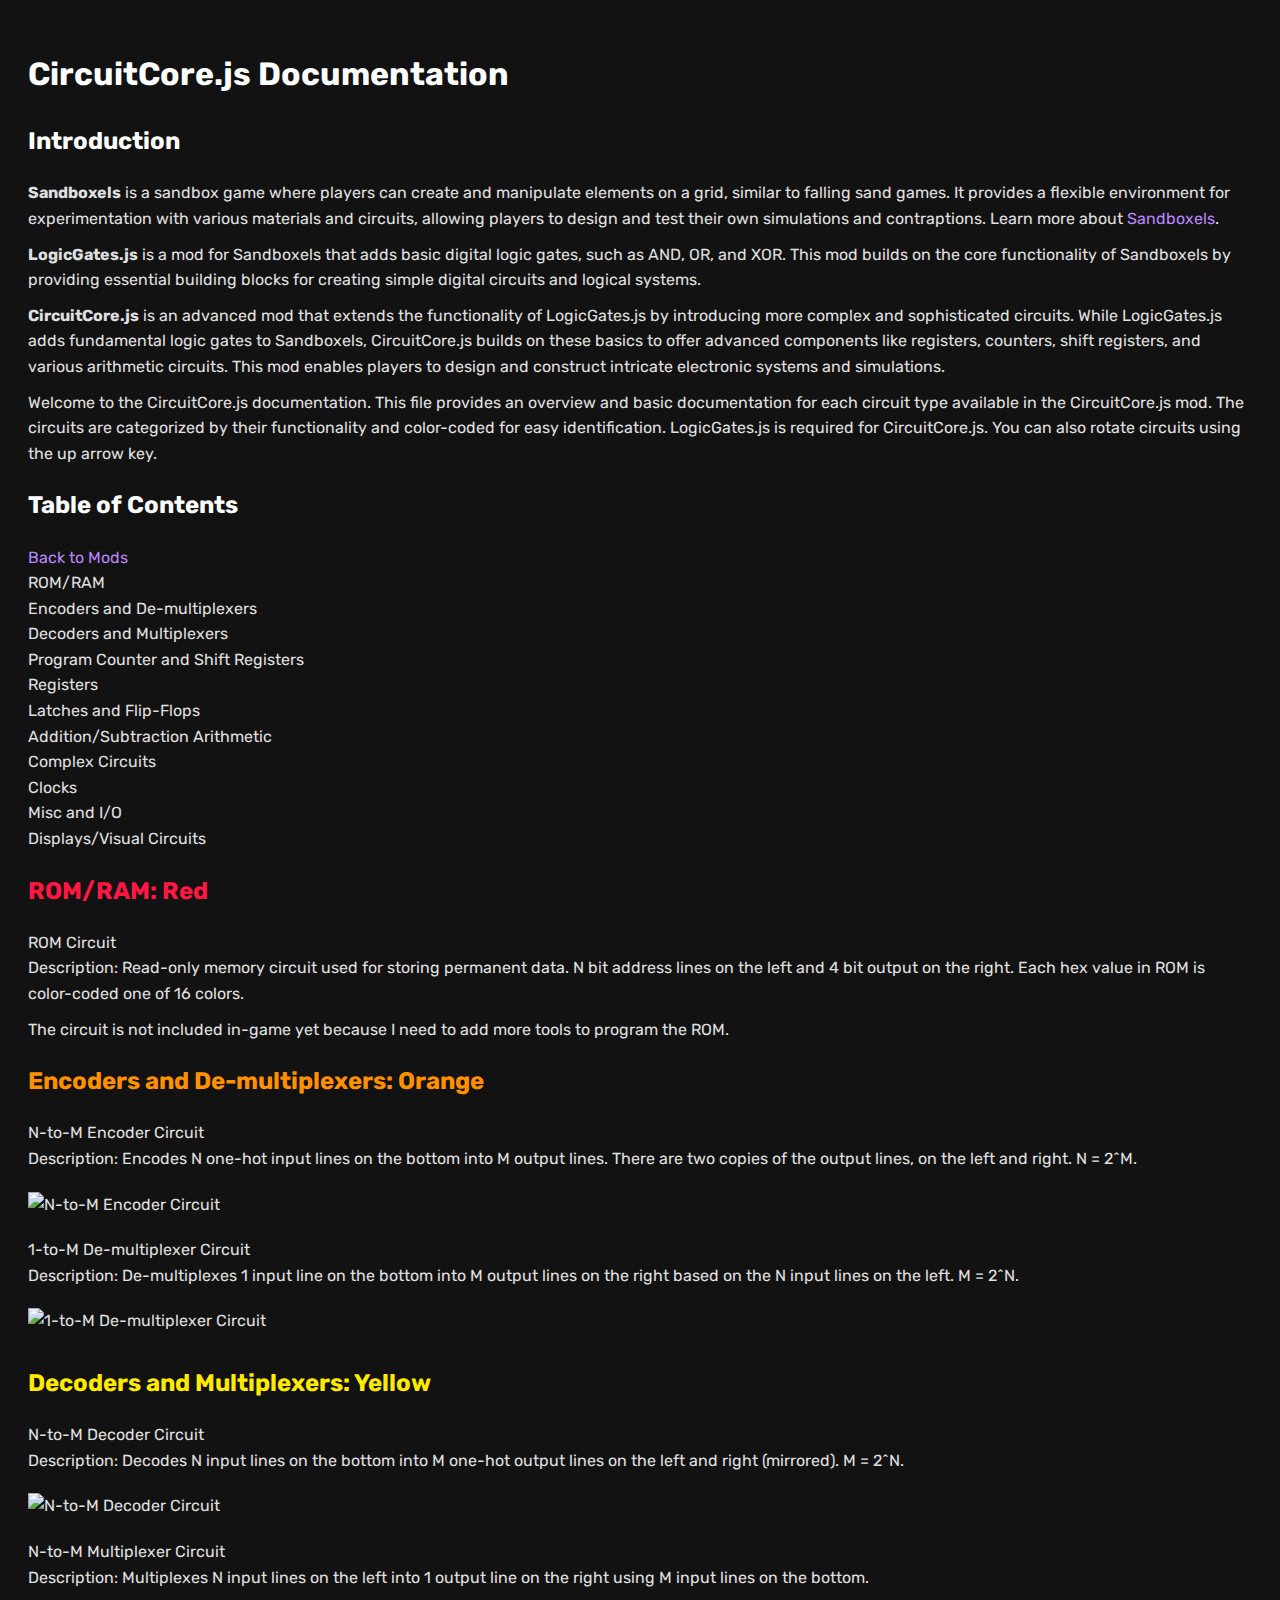
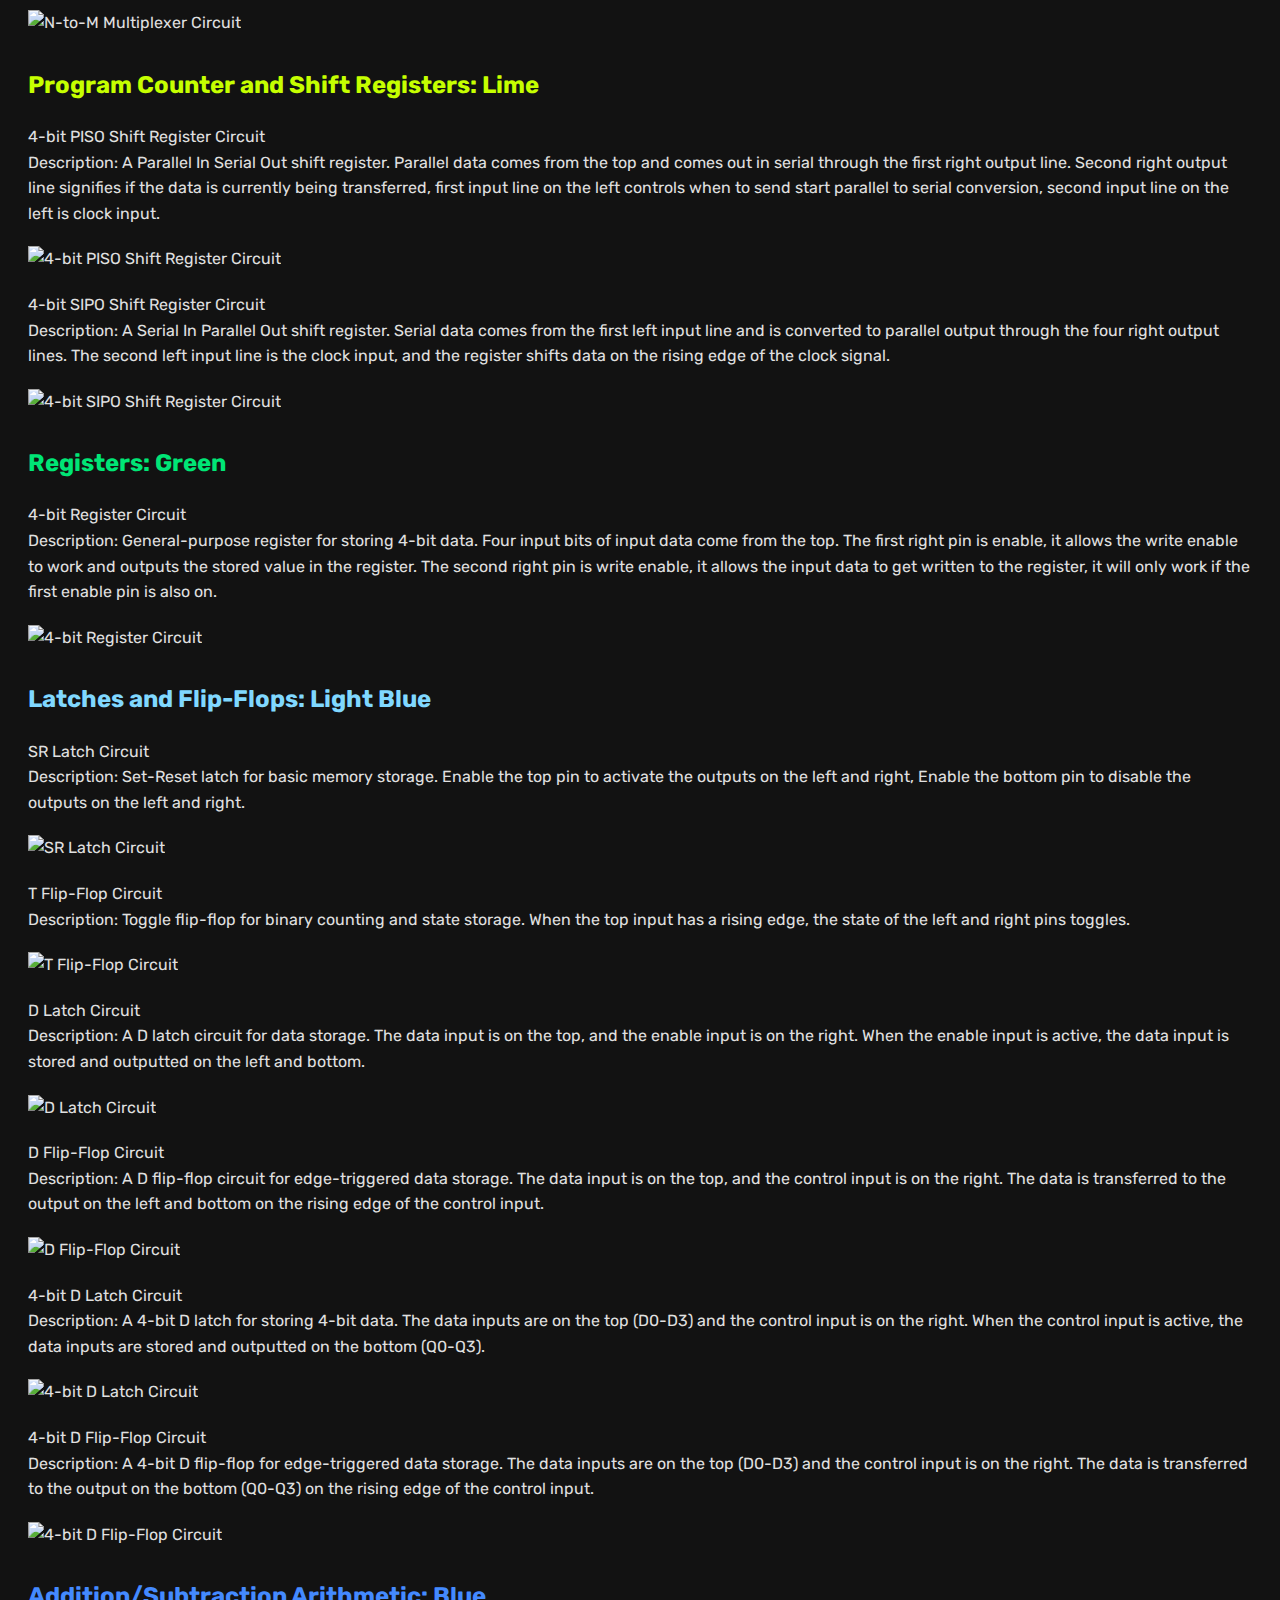
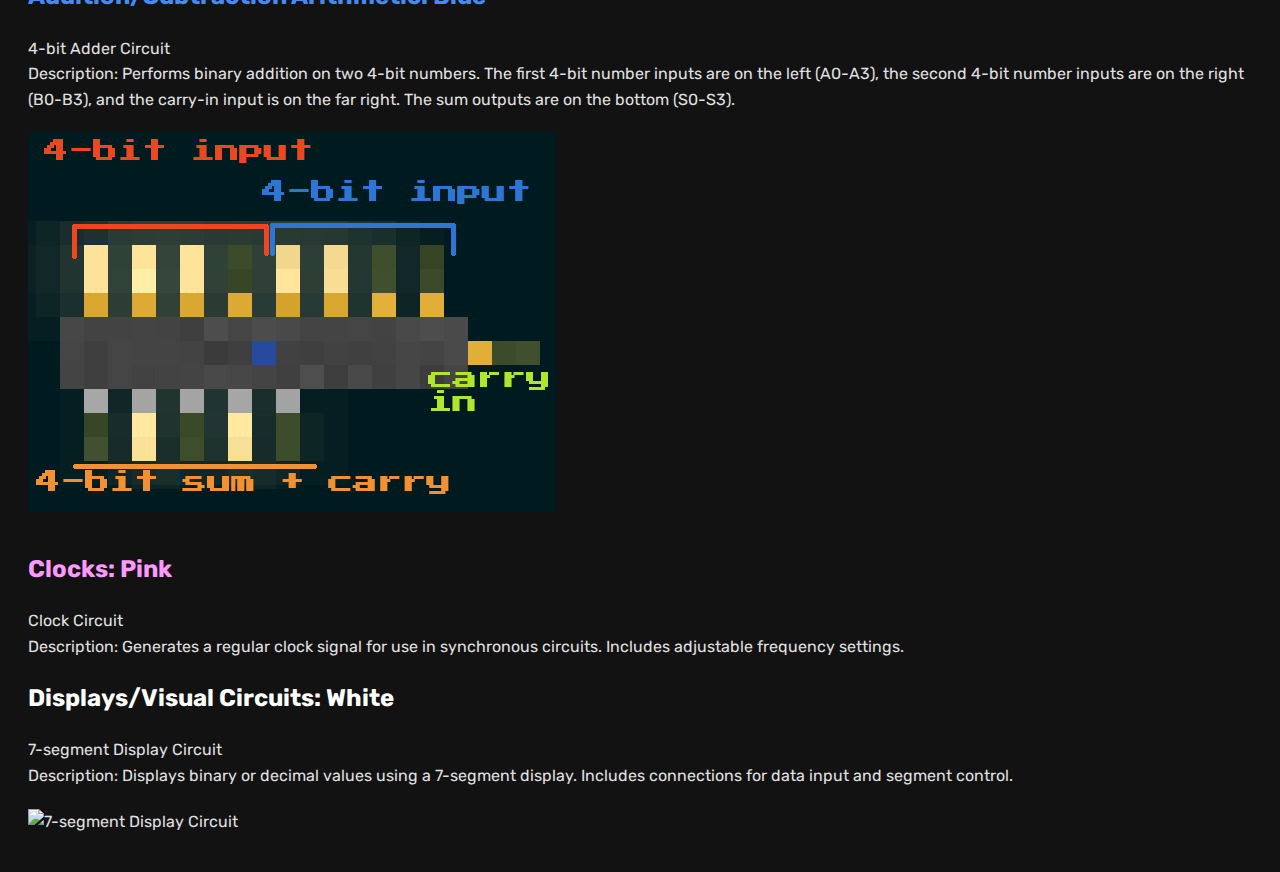
==== commit 9f366ae6: "Update circuitcore_tutorial.html" ====
--- a/circuitcore_tutorial.html
+++ b/circuitcore_tutorial.html
@@ -53,7 +53,7 @@
     <h1 id="circuitcore-js-documentation">CircuitCore.js Documentation</h1>
     
     <h2 id="introduction">Introduction</h2>
-    <p><strong>Sandboxels</strong> is a sandbox game where players can create and manipulate elements on a grid, similar to falling sand games. It provides a flexible environment for experimentation with various materials and circuits, allowing players to design and test their own simulations and contraptions. Learn more about <a href="sandboxels.r74n.com">Sandboxels</a>.</p>
+    <p><strong>Sandboxels</strong> is a sandbox game where players can create and manipulate elements on a grid, similar to falling sand games. It provides a flexible environment for experimentation with various materials and circuits, allowing players to design and test their own simulations and contraptions. Learn more about <a href="https://sandboxels.r74n.com">Sandboxels</a>.</p>
     
     <p><strong>LogicGates.js</strong> is a mod for Sandboxels that adds basic digital logic gates, such as AND, OR, and XOR. This mod builds on the core functionality of Sandboxels by providing essential building blocks for creating simple digital circuits and logical systems.</p>
     
@@ -83,7 +83,6 @@
     <p>ROM Circuit<br>
     Description: Read-only memory circuit used for storing permanent data. N bit address lines on the left and 4 bit output on the right. Each hex value in ROM is color-coded one of 16 colors.</p>
     <p>The circuit is not included in-game yet because I need to add more tools to program the ROM.</p>
-    <img src="images/rom-circuit.png" alt="ROM Circuit">
 
     <h2 id="encoders-and-de-multiplexers-orange">Encoders and De-multiplexers: Orange</h2>
     <p>N-to-M Encoder Circuit<br>
@@ -139,30 +138,13 @@
     Description: Performs binary addition on two 4-bit numbers. The first 4-bit number inputs are on the left (A0-A3), the second 4-bit number inputs are on the right (B0-B3), and the carry-in input is on the far right. The sum outputs are on the bottom (S0-S3).</p>
     <img src="images/4-bit-adder.png" alt="4-bit Adder Circuit">
 
-    <h2 id="complex-circuits-lavender">Complex Circuits: Lavender</h2>
-    <p>ALU Circuit<br>
-    Description: Arithmetic Logic Unit for performing various arithmetic and logic operations. Includes inputs for operation selection and outputs for result.</p>
-    <img src="images/alu-circuit.png" alt="ALU Circuit">
-    <p>Counter Circuit<br>
-    Description: Counter circuit for counting up or down based on control inputs. Includes outputs for the current count value.</p>
-    <img src="images/counter-circuit.png" alt="Counter Circuit">
-
     <h2 id="clocks-pink">Clocks: Pink</h2>
     <p>Clock Circuit<br>
     Description: Generates a regular clock signal for use in synchronous circuits. Includes adjustable frequency settings.</p>
-    <img src="images/clock-circuit.png" alt="Clock Circuit">
-
-    <h2 id="misc-and-i-o-brown">Misc and I/O: Brown</h2>
-    <p>Input/Output Interface Circuit<br>
-    Description: Provides interfaces for connecting external inputs and outputs to the circuit.</p>
-    <img src="images/io-interface.png" alt="Input/Output Interface Circuit">
 
     <h2 id="displays-visual-circuits-white">Displays/Visual Circuits: White</h2>
     <p>7-segment Display Circuit<br>
     Description: Displays binary or decimal values using a 7-segment display. Includes connections for data input and segment control.</p>
     <img src="images/7-segment-display.png" alt="7-segment Display Circuit">
-    <p>LED Matrix Display Circuit<br>
-    Description: Provides a matrix of LEDs for visual output. Includes connections for controlling individual LEDs.</p>
-    <img src="images/led-matrix-display.png" alt="LED Matrix Display Circuit">
 </body>
 </html>
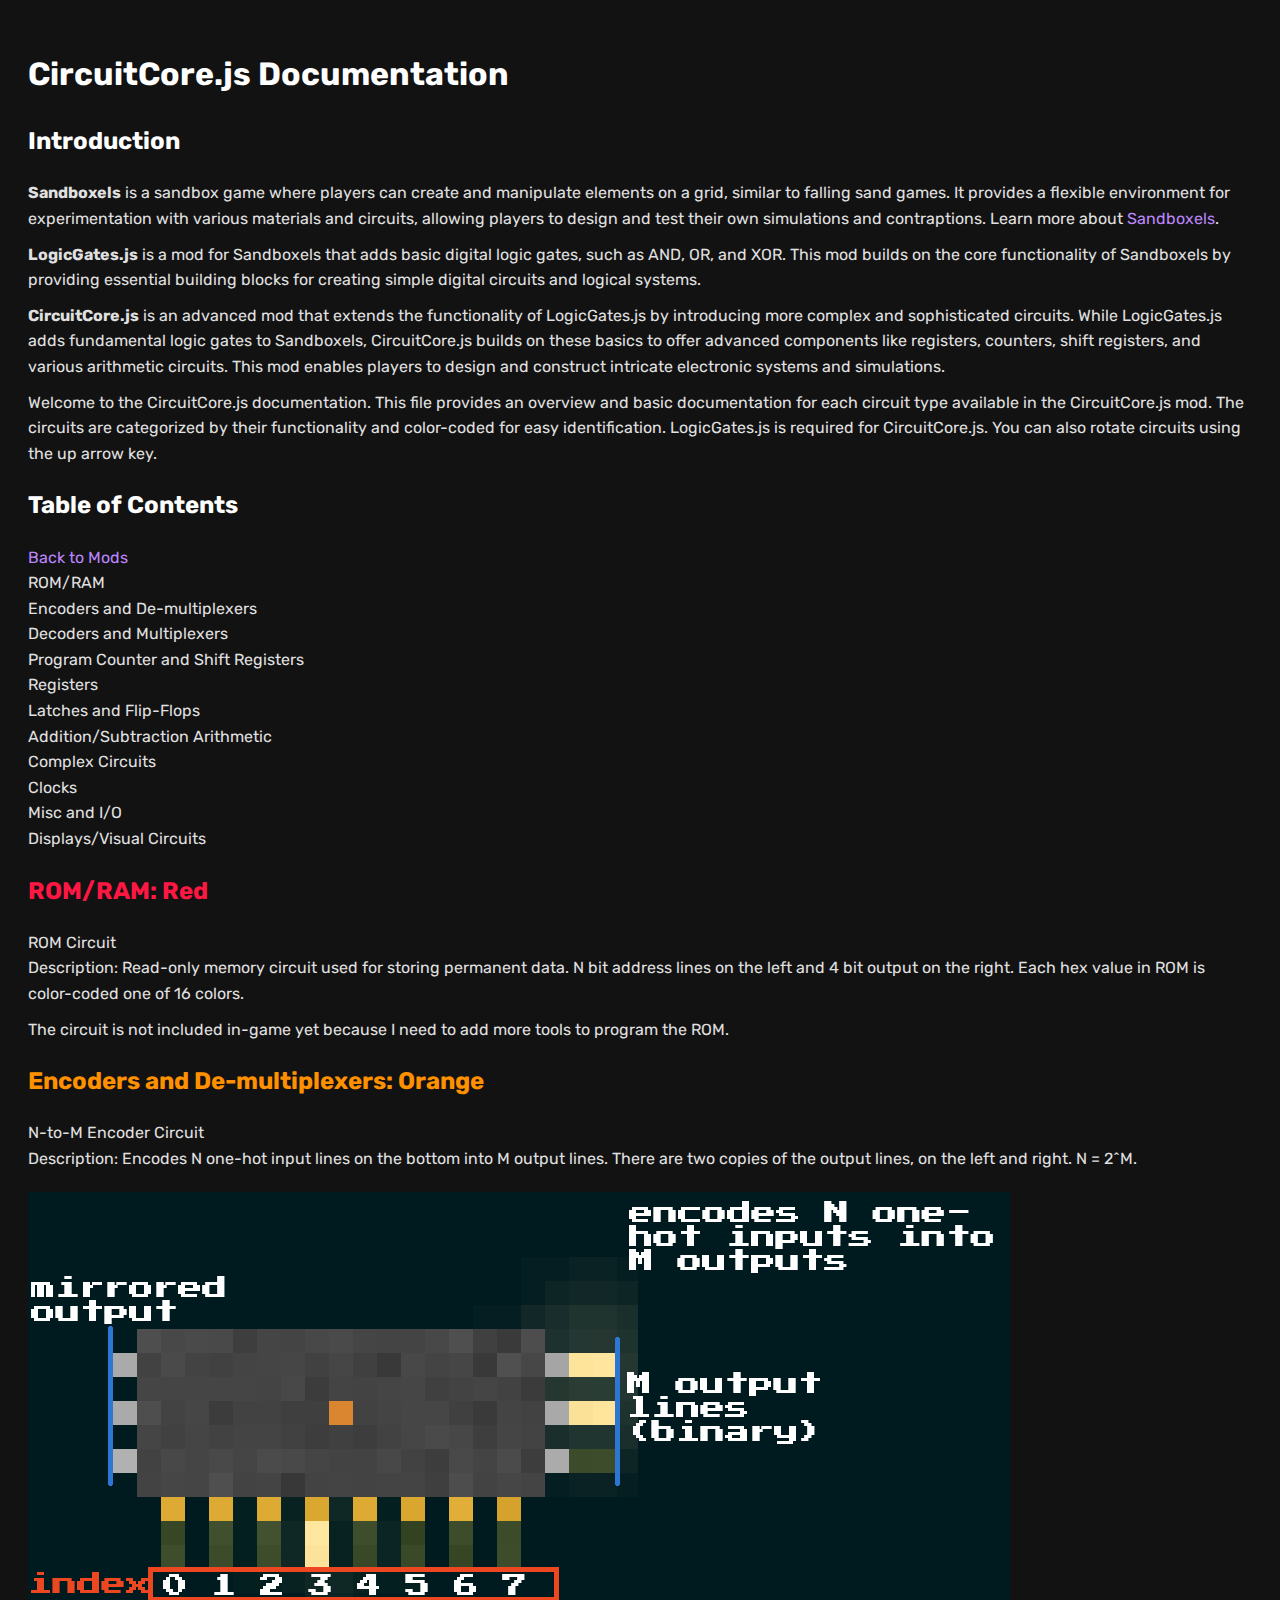
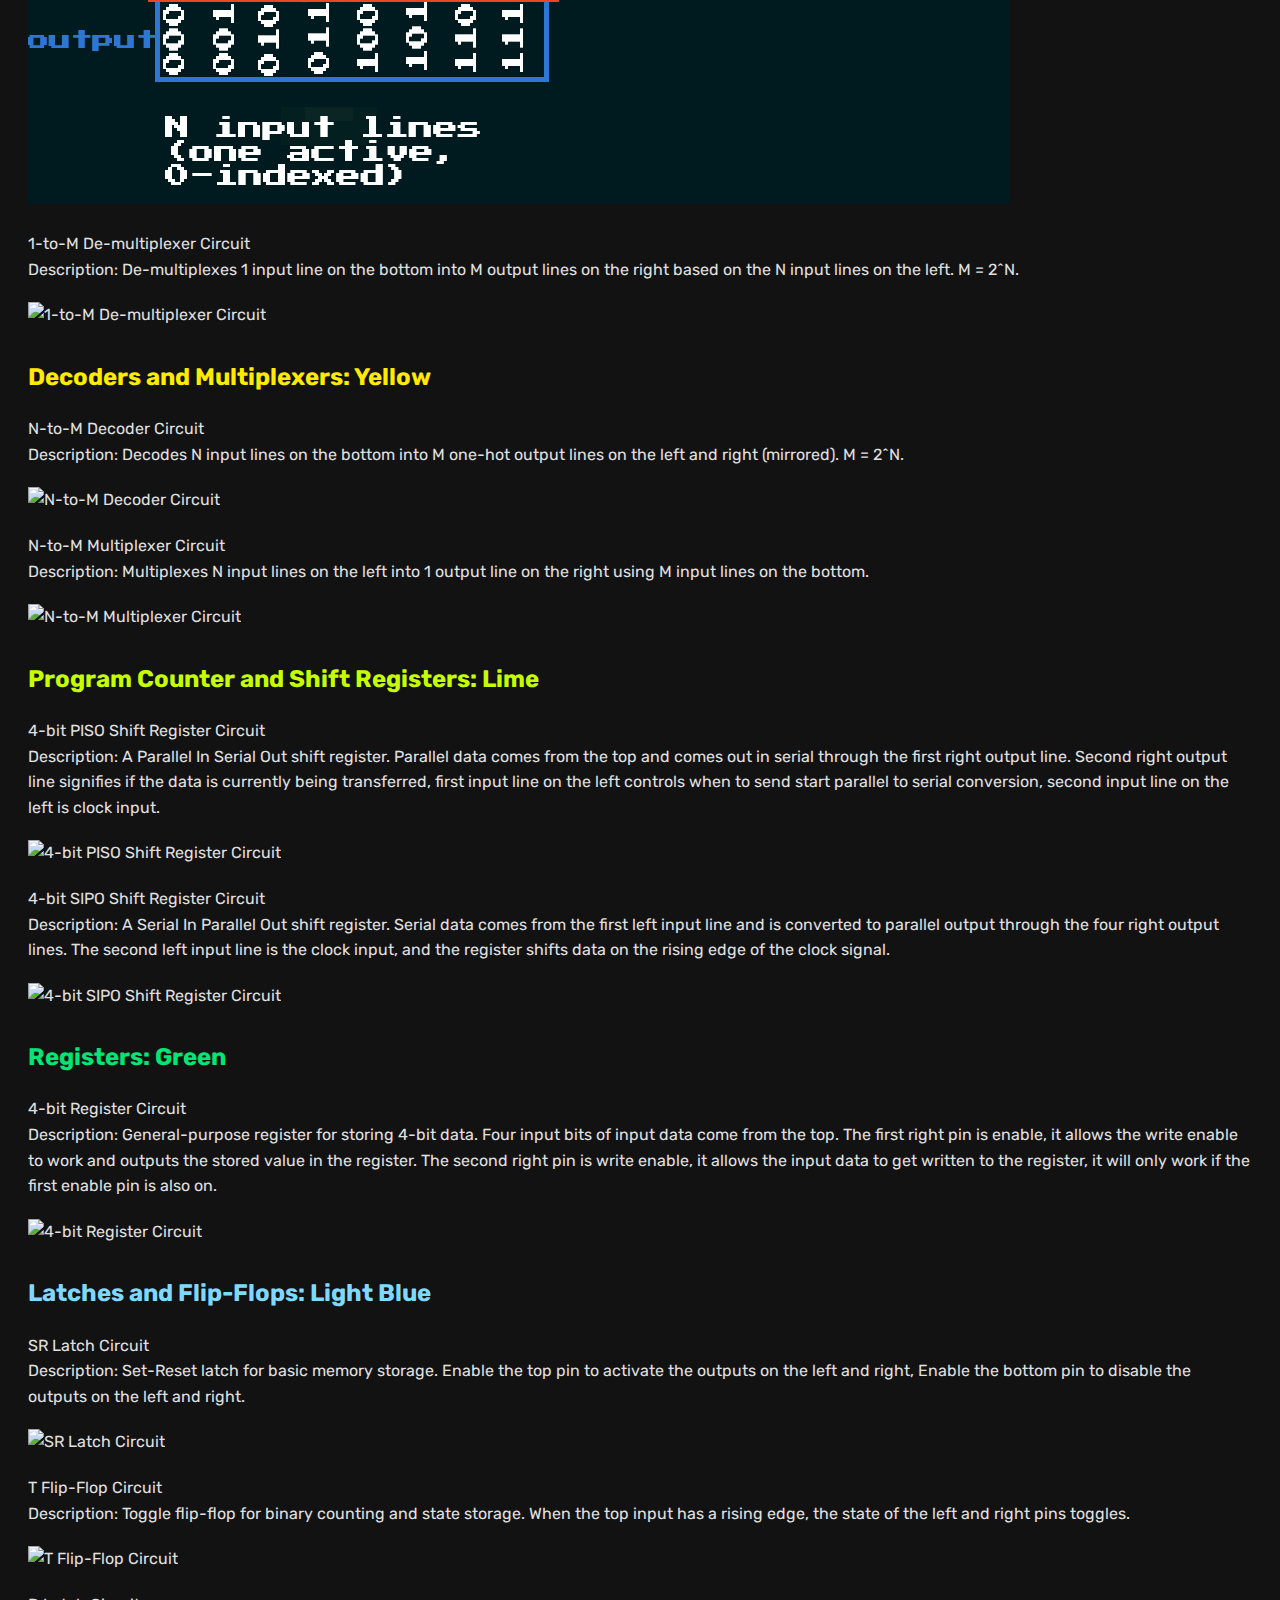
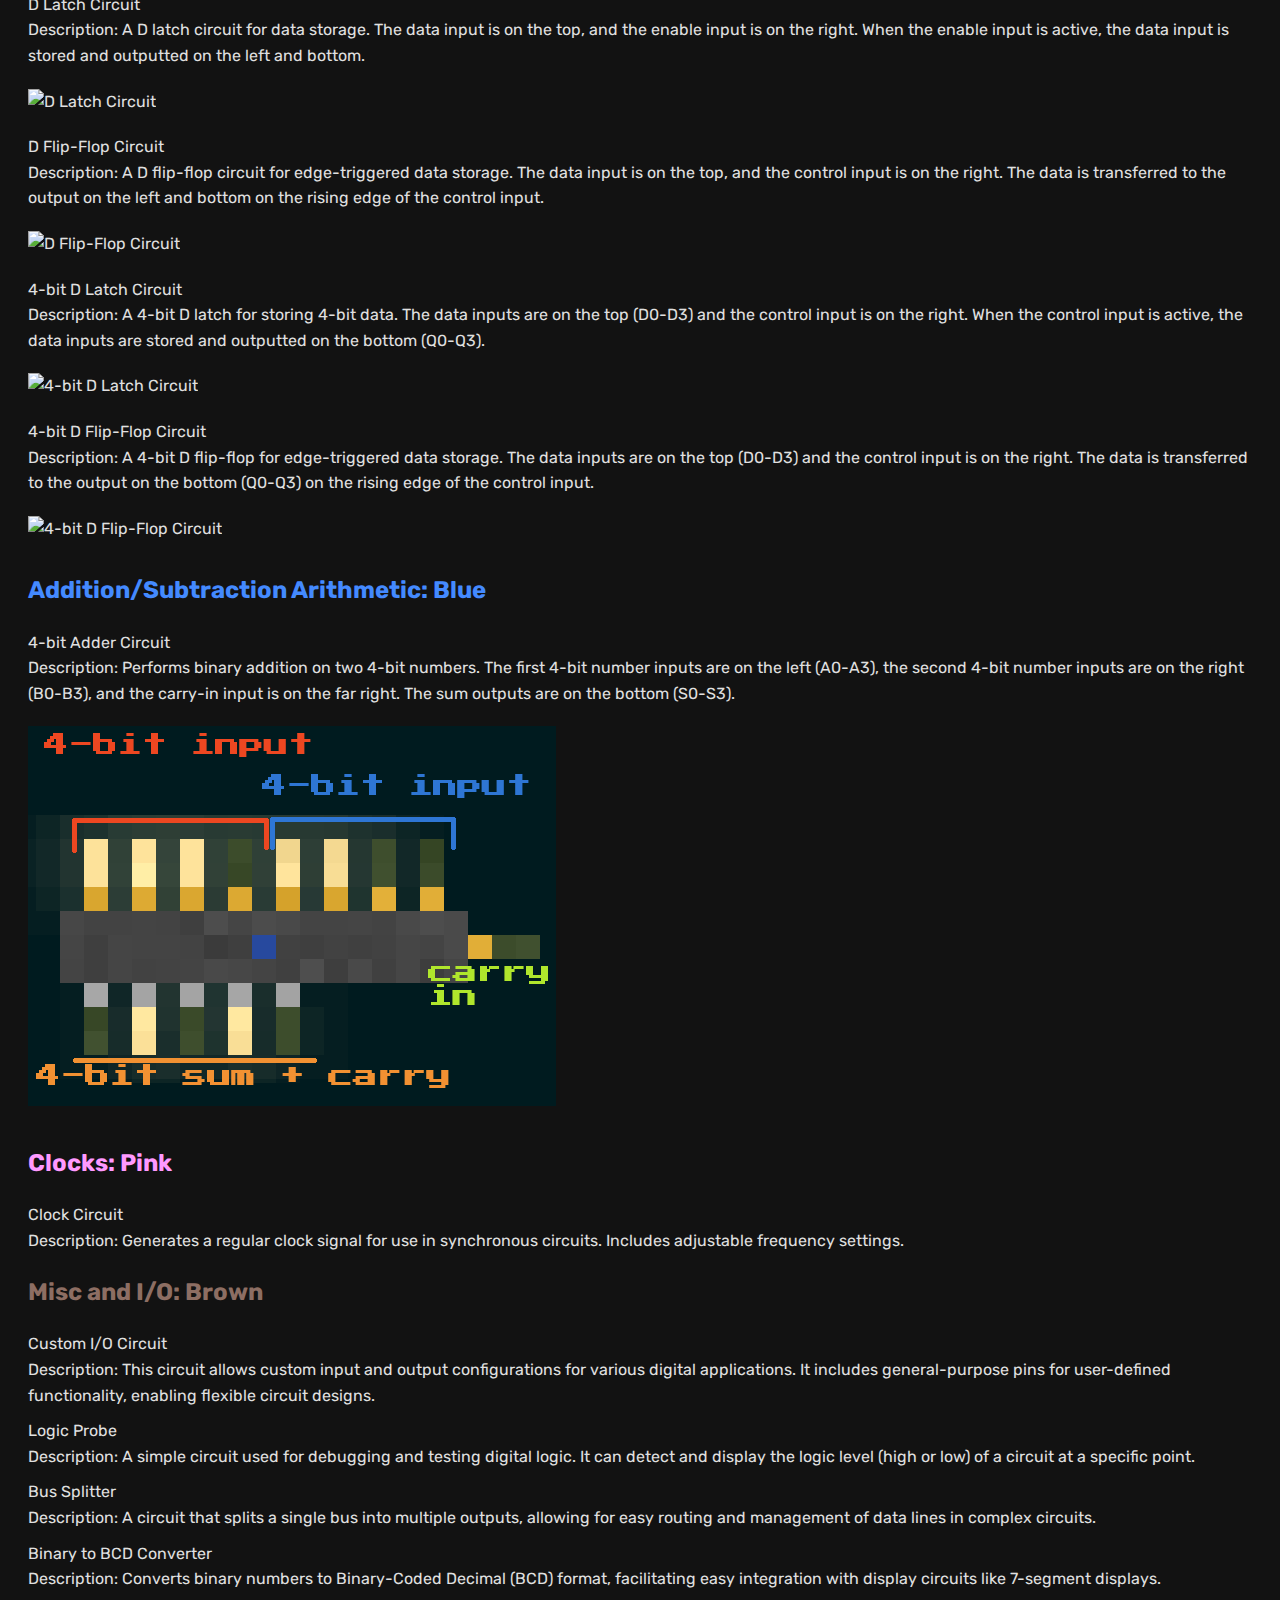
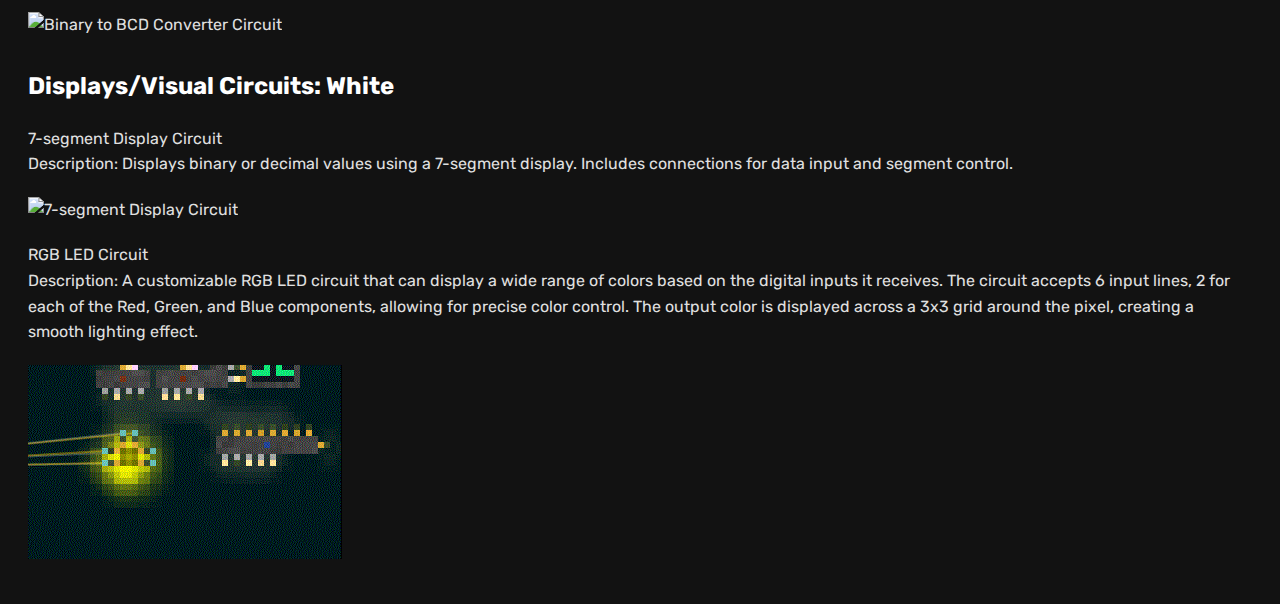
==== commit 098e137c: "Update circuitcore_tutorial.html" ====
--- a/circuitcore_tutorial.html
+++ b/circuitcore_tutorial.html
@@ -142,9 +142,24 @@
     <p>Clock Circuit<br>
     Description: Generates a regular clock signal for use in synchronous circuits. Includes adjustable frequency settings.</p>
 
+    <h2 id="misc-and-i-o-brown">Misc and I/O: Brown</h2>
+    <p>Custom I/O Circuit<br>
+    Description: This circuit allows custom input and output configurations for various digital applications. It includes general-purpose pins for user-defined functionality, enabling flexible circuit designs.</p>
+    <p>Logic Probe<br>
+    Description: A simple circuit used for debugging and testing digital logic. It can detect and display the logic level (high or low) of a circuit at a specific point.</p>
+    <p>Bus Splitter<br>
+    Description: A circuit that splits a single bus into multiple outputs, allowing for easy routing and management of data lines in complex circuits.</p>
+    <p>Binary to BCD Converter<br>
+    Description: Converts binary numbers to Binary-Coded Decimal (BCD) format, facilitating easy integration with display circuits like 7-segment displays.</p>
+    <img src="images/binary-to-bcd-converter.png" alt="Binary to BCD Converter Circuit">
+    
     <h2 id="displays-visual-circuits-white">Displays/Visual Circuits: White</h2>
     <p>7-segment Display Circuit<br>
     Description: Displays binary or decimal values using a 7-segment display. Includes connections for data input and segment control.</p>
     <img src="images/7-segment-display.png" alt="7-segment Display Circuit">
+
+    <p>RGB LED Circuit<br>
+    Description: A customizable RGB LED circuit that can display a wide range of colors based on the digital inputs it receives. The circuit accepts 6 input lines, 2 for each of the Red, Green, and Blue components, allowing for precise color control. The output color is displayed across a 3x3 grid around the pixel, creating a smooth lighting effect.</p>
+    <img src="images/LED.gif" alt="RGB LED Circuit">
 </body>
 </html>
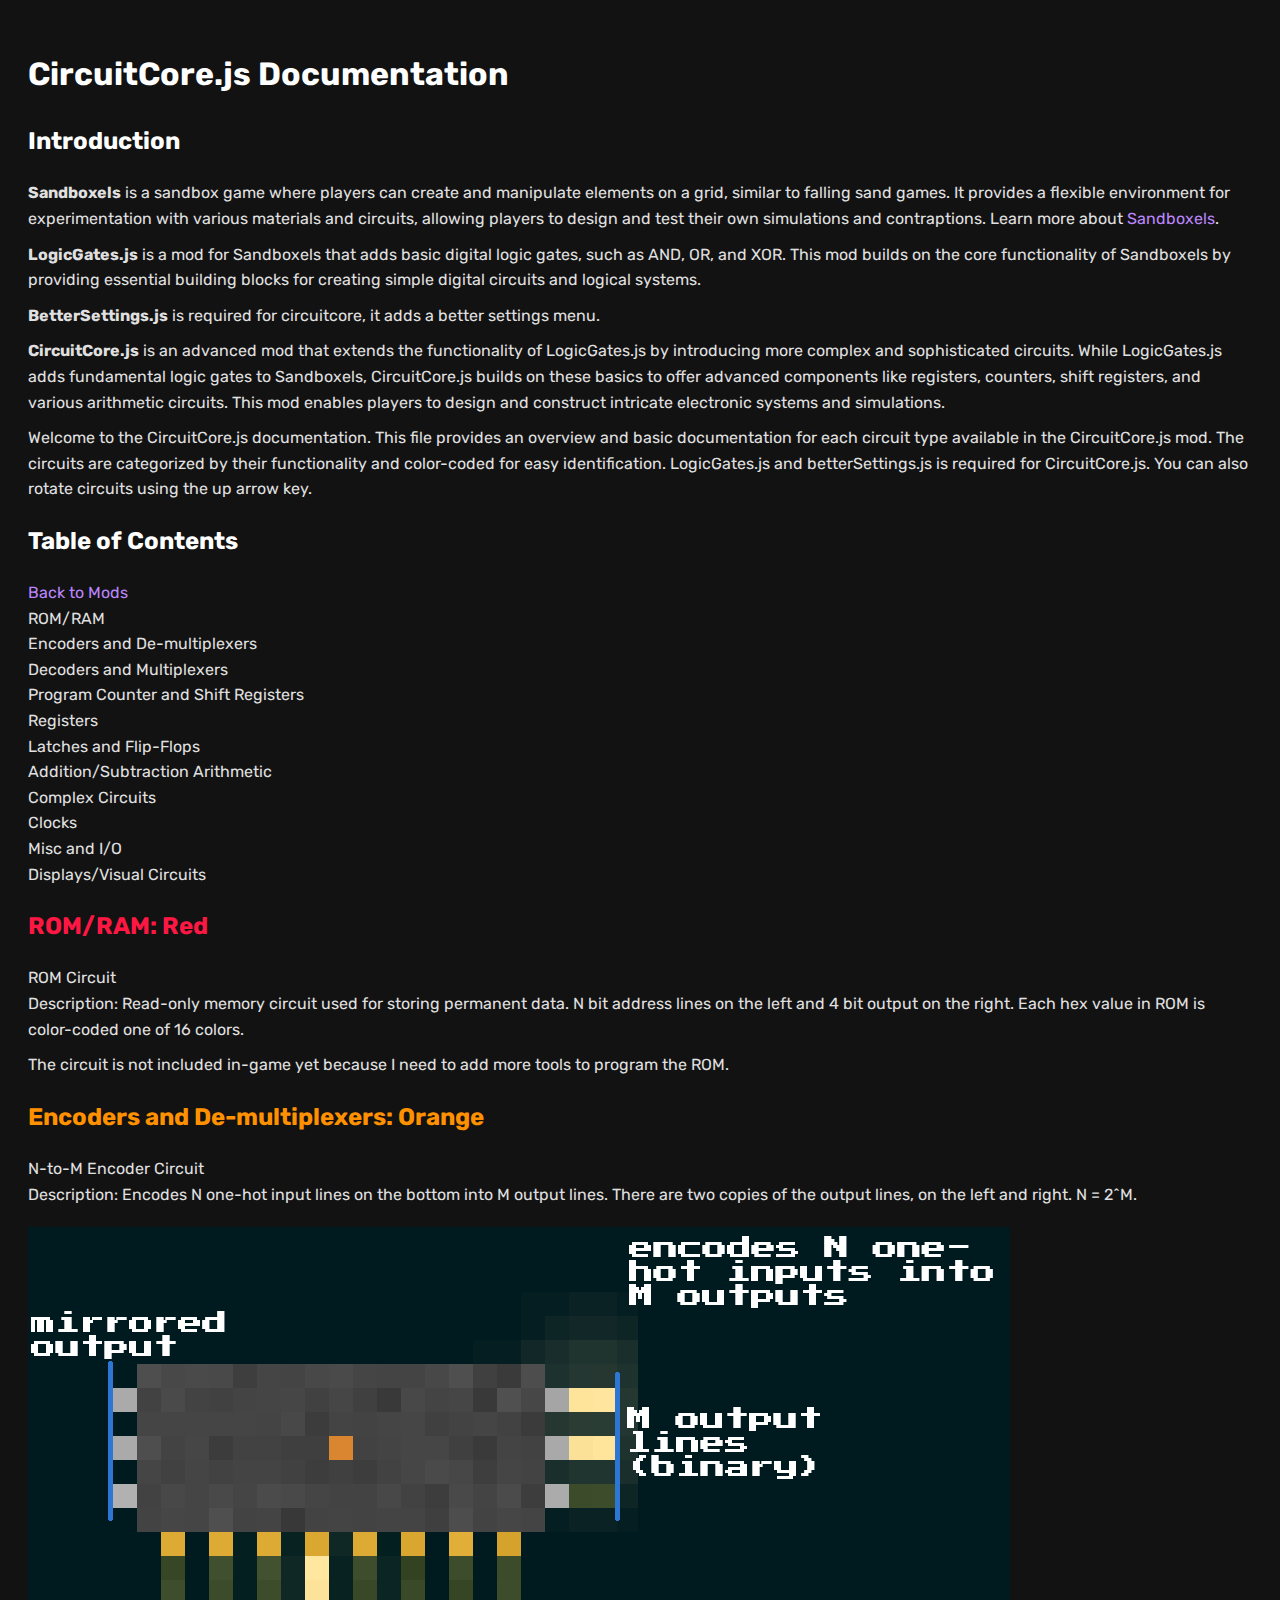
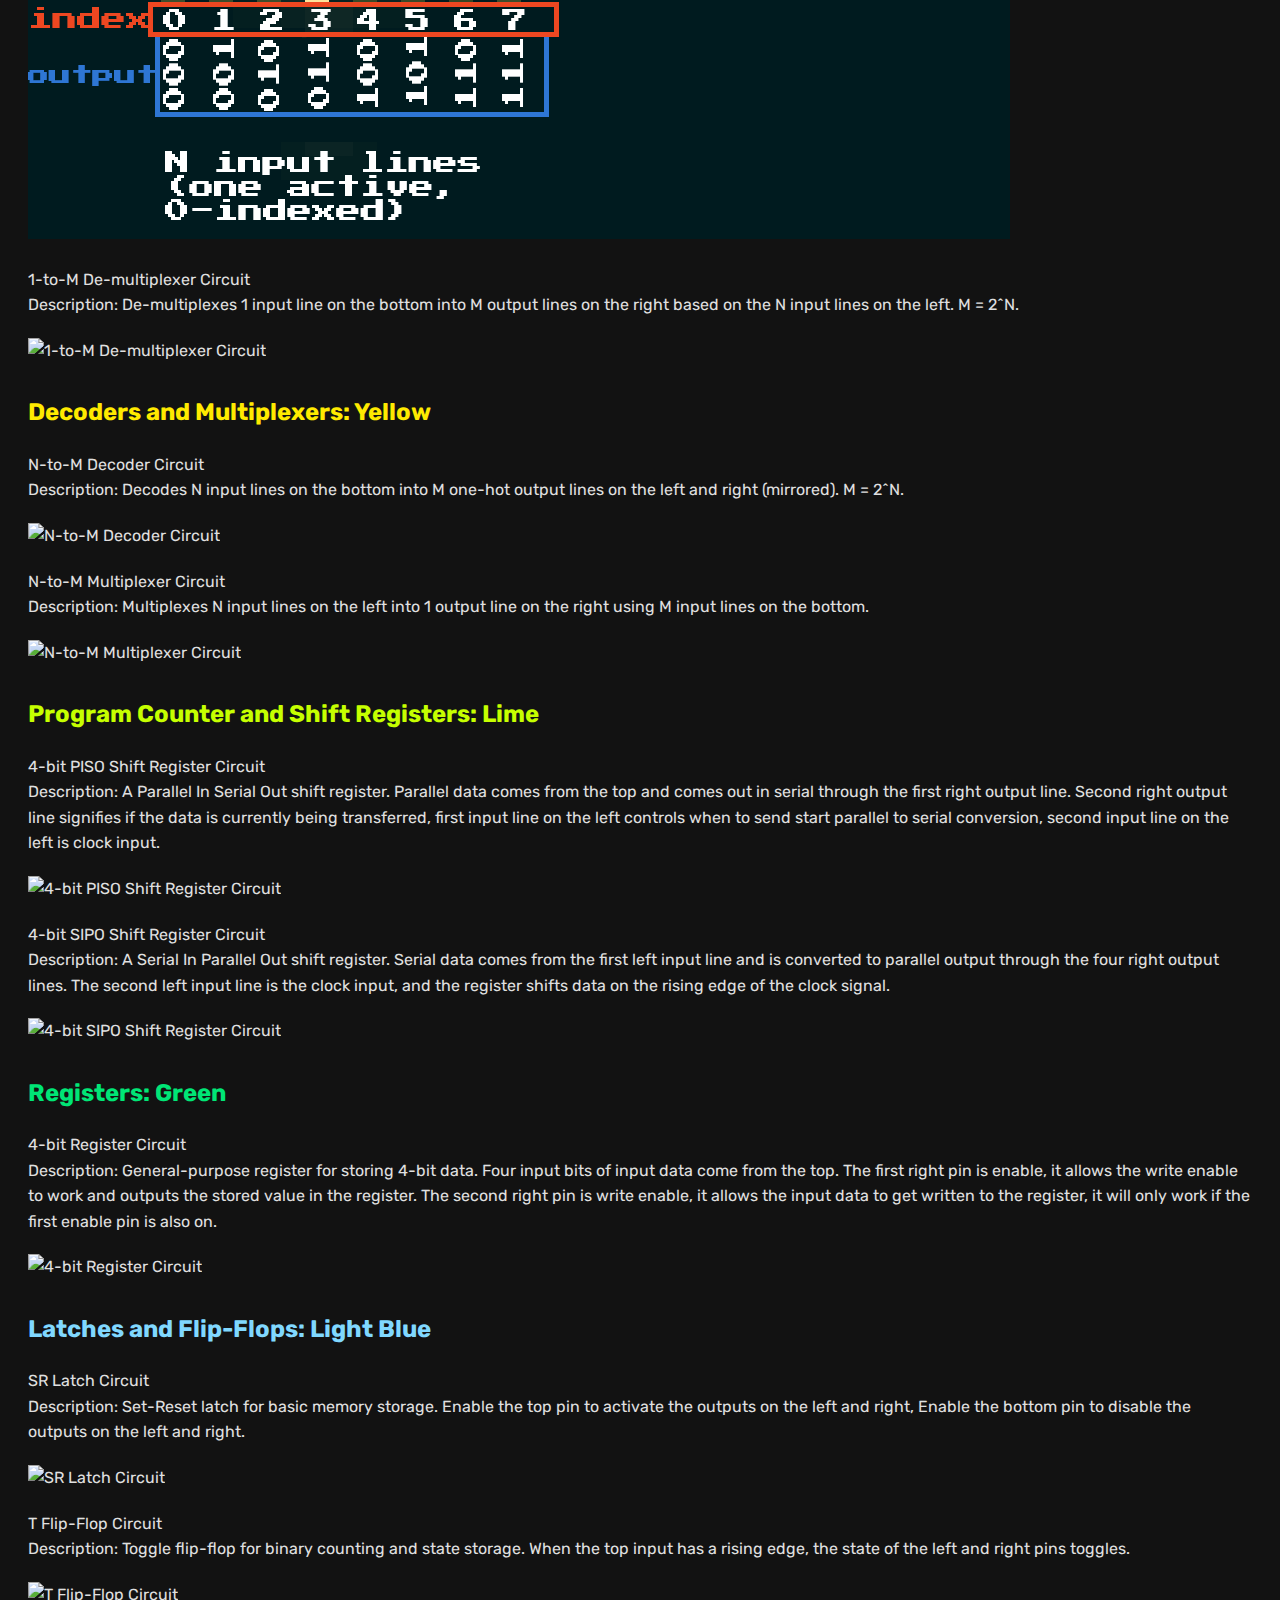
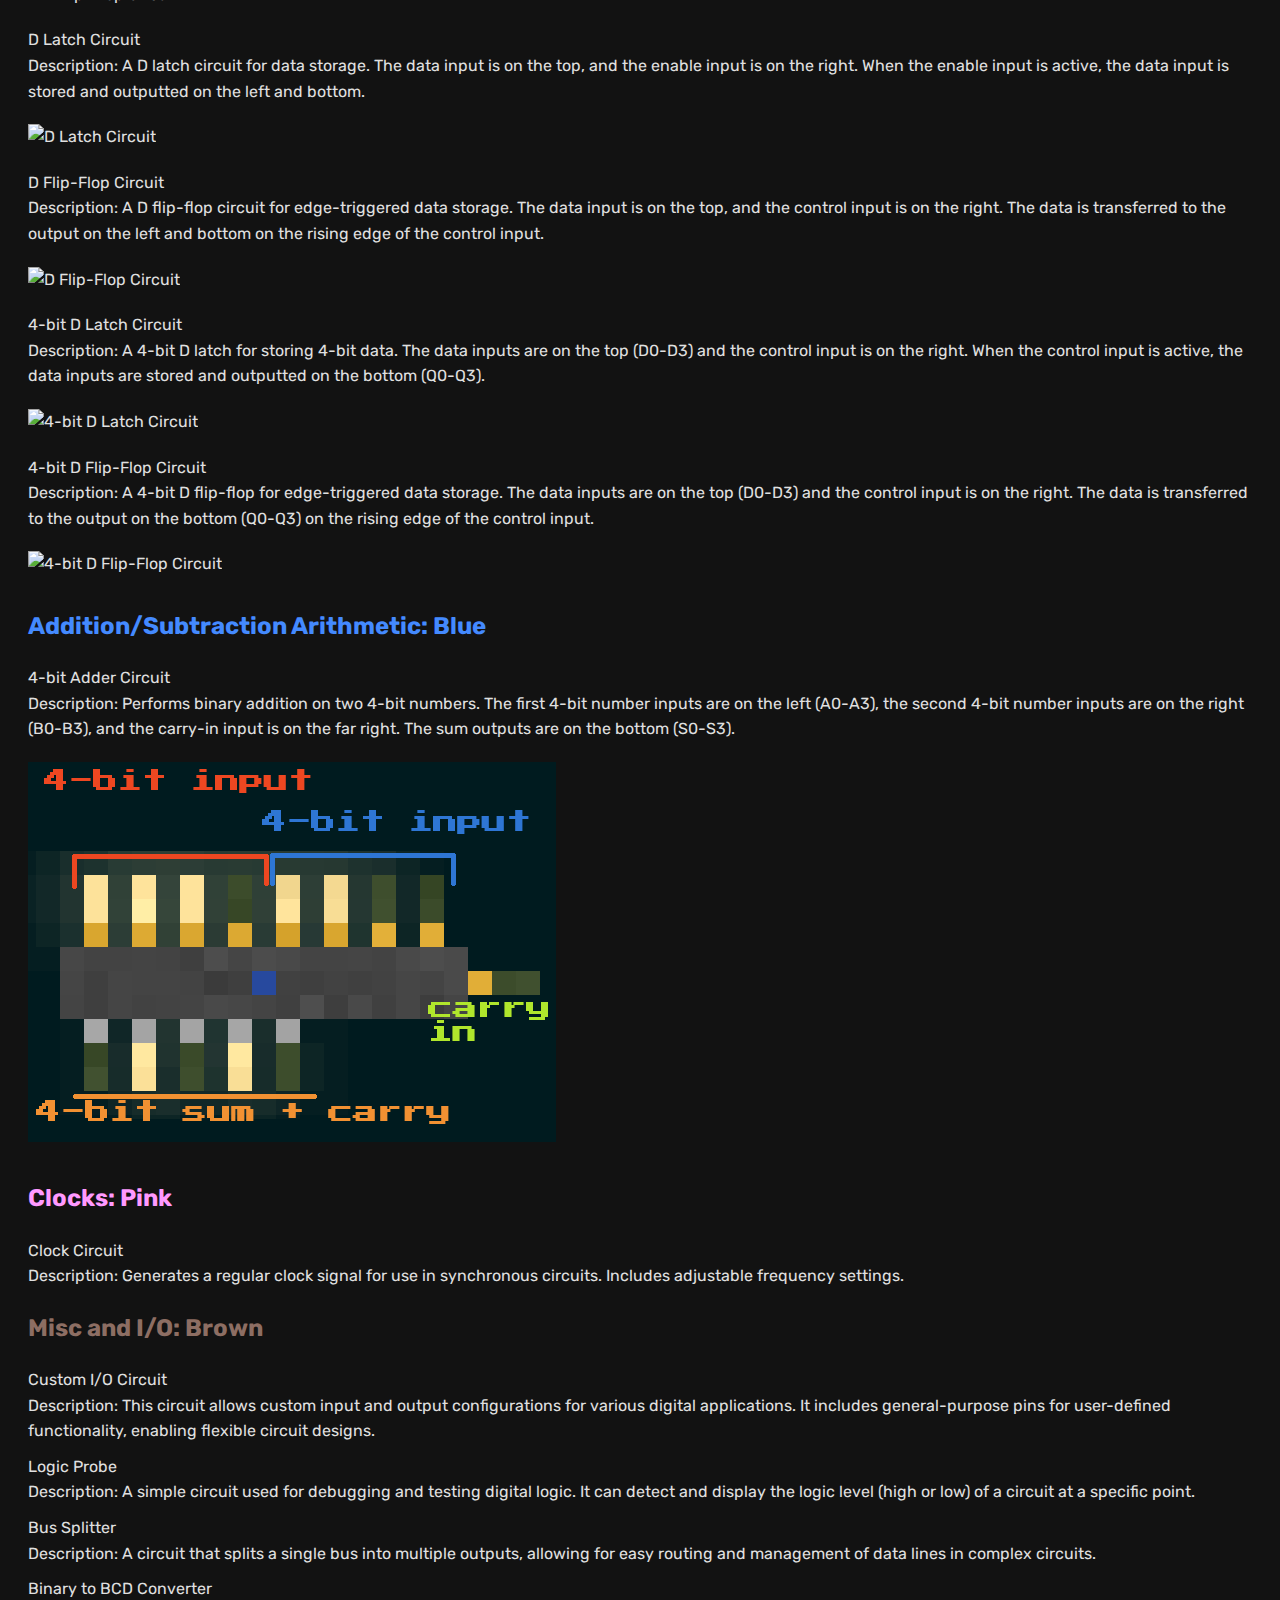
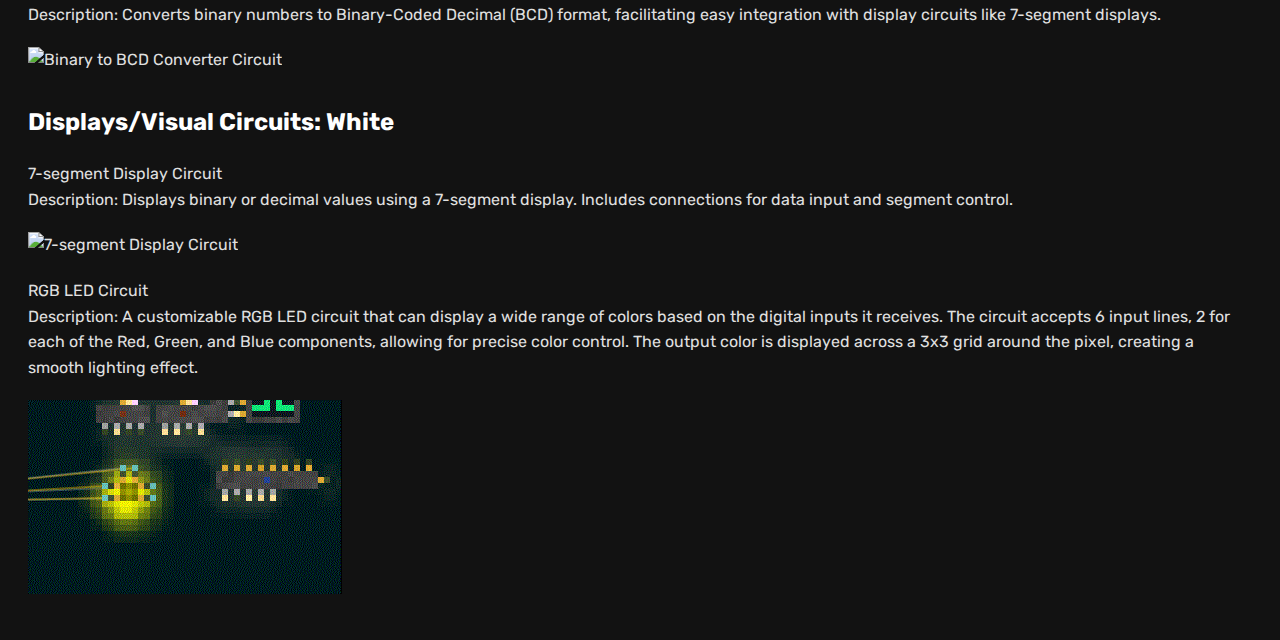
==== commit 503828d1: "Update circuitcore_tutorial.html" ====
--- a/circuitcore_tutorial.html
+++ b/circuitcore_tutorial.html
@@ -56,13 +56,15 @@
     <p><strong>Sandboxels</strong> is a sandbox game where players can create and manipulate elements on a grid, similar to falling sand games. It provides a flexible environment for experimentation with various materials and circuits, allowing players to design and test their own simulations and contraptions. Learn more about <a href="https://sandboxels.r74n.com">Sandboxels</a>.</p>
     
     <p><strong>LogicGates.js</strong> is a mod for Sandboxels that adds basic digital logic gates, such as AND, OR, and XOR. This mod builds on the core functionality of Sandboxels by providing essential building blocks for creating simple digital circuits and logical systems.</p>
-    
+
+    <p><strong>BetterSettings.js</strong> is required for circuitcore, it adds a better settings menu.</p>
+
     <p><strong>CircuitCore.js</strong> is an advanced mod that extends the functionality of LogicGates.js by introducing more complex and sophisticated circuits. While LogicGates.js adds fundamental logic gates to Sandboxels, CircuitCore.js builds on these basics to offer advanced components like registers, counters, shift registers, and various arithmetic circuits. This mod enables players to design and construct intricate electronic systems and simulations.</p>
 
     <p>Welcome to the CircuitCore.js documentation.
     This file provides an overview and basic documentation for each circuit type available in the CircuitCore.js mod.
     The circuits are categorized by their functionality and color-coded for easy identification.
-    LogicGates.js is required for CircuitCore.js.
+    LogicGates.js and betterSettings.js is required for CircuitCore.js.
     You can also rotate circuits using the up arrow key.</p>
 
     <h2 id="table-of-contents">Table of Contents</h2>
